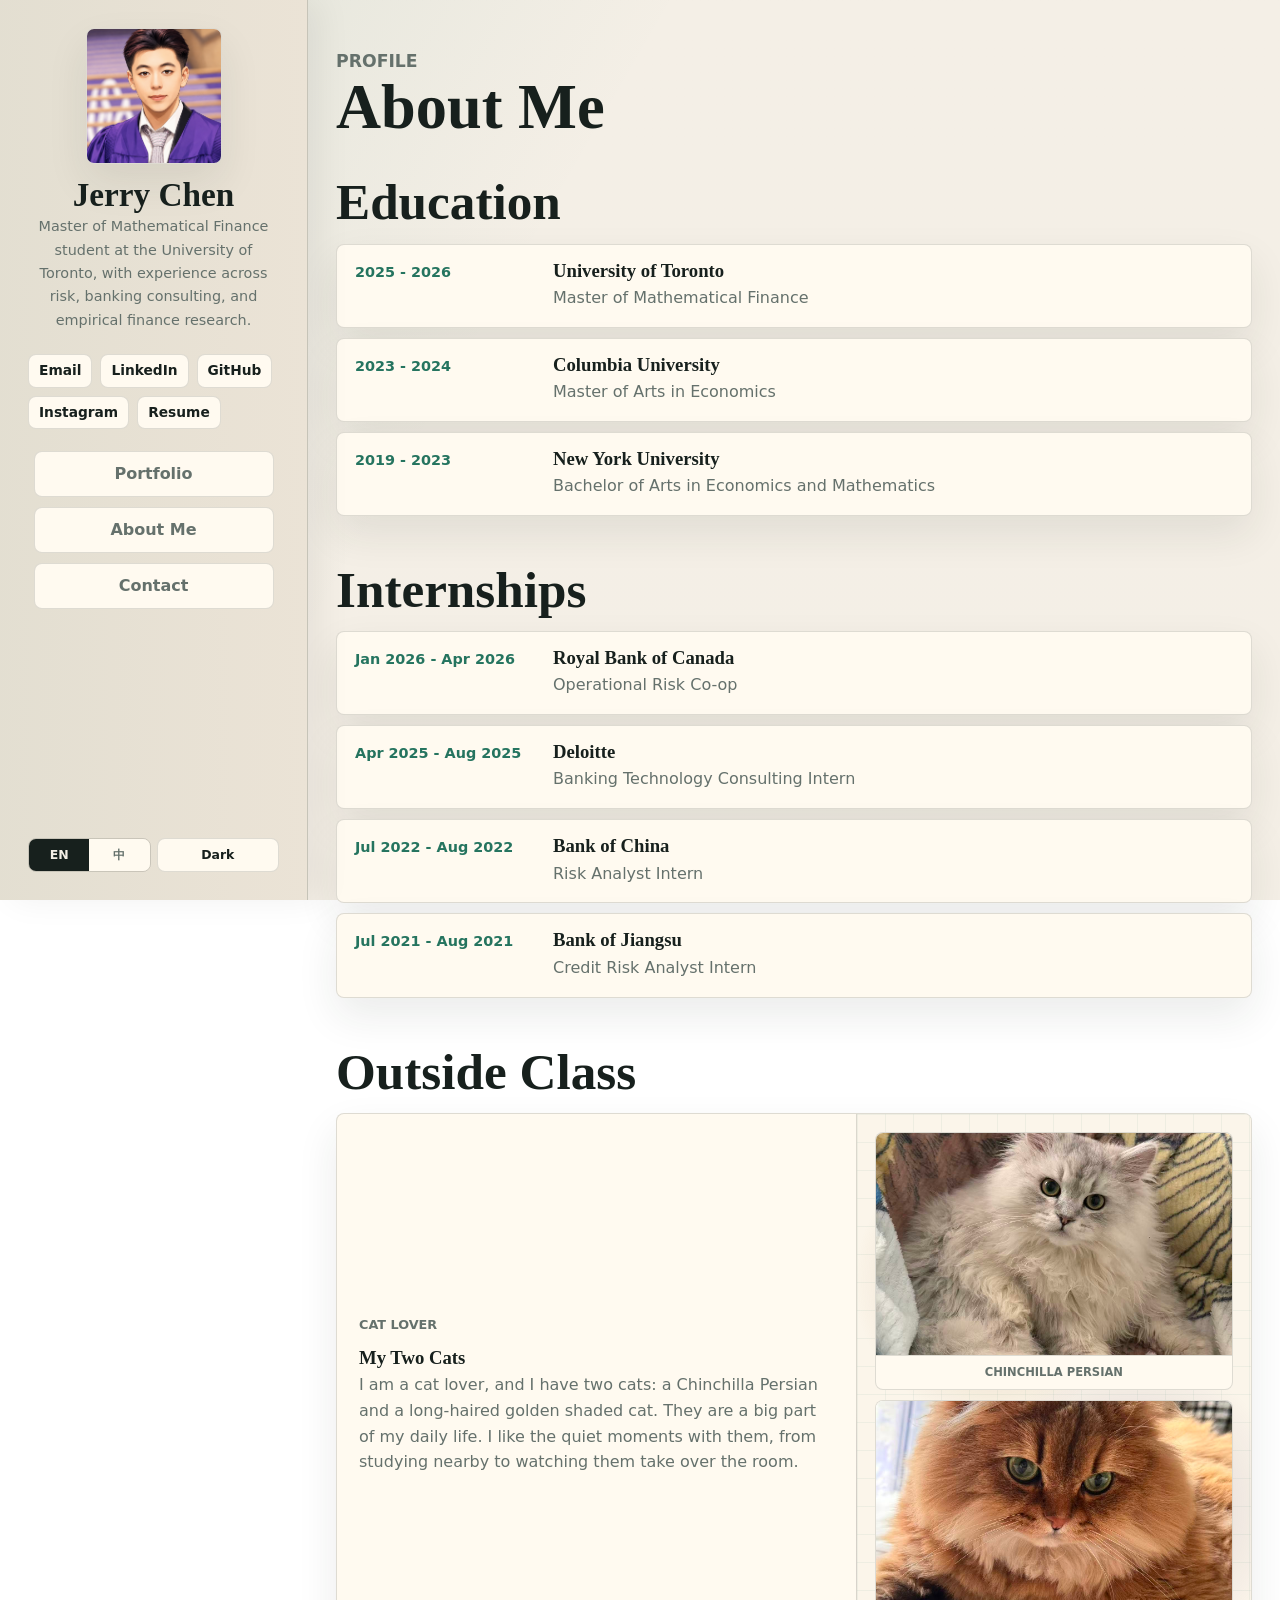
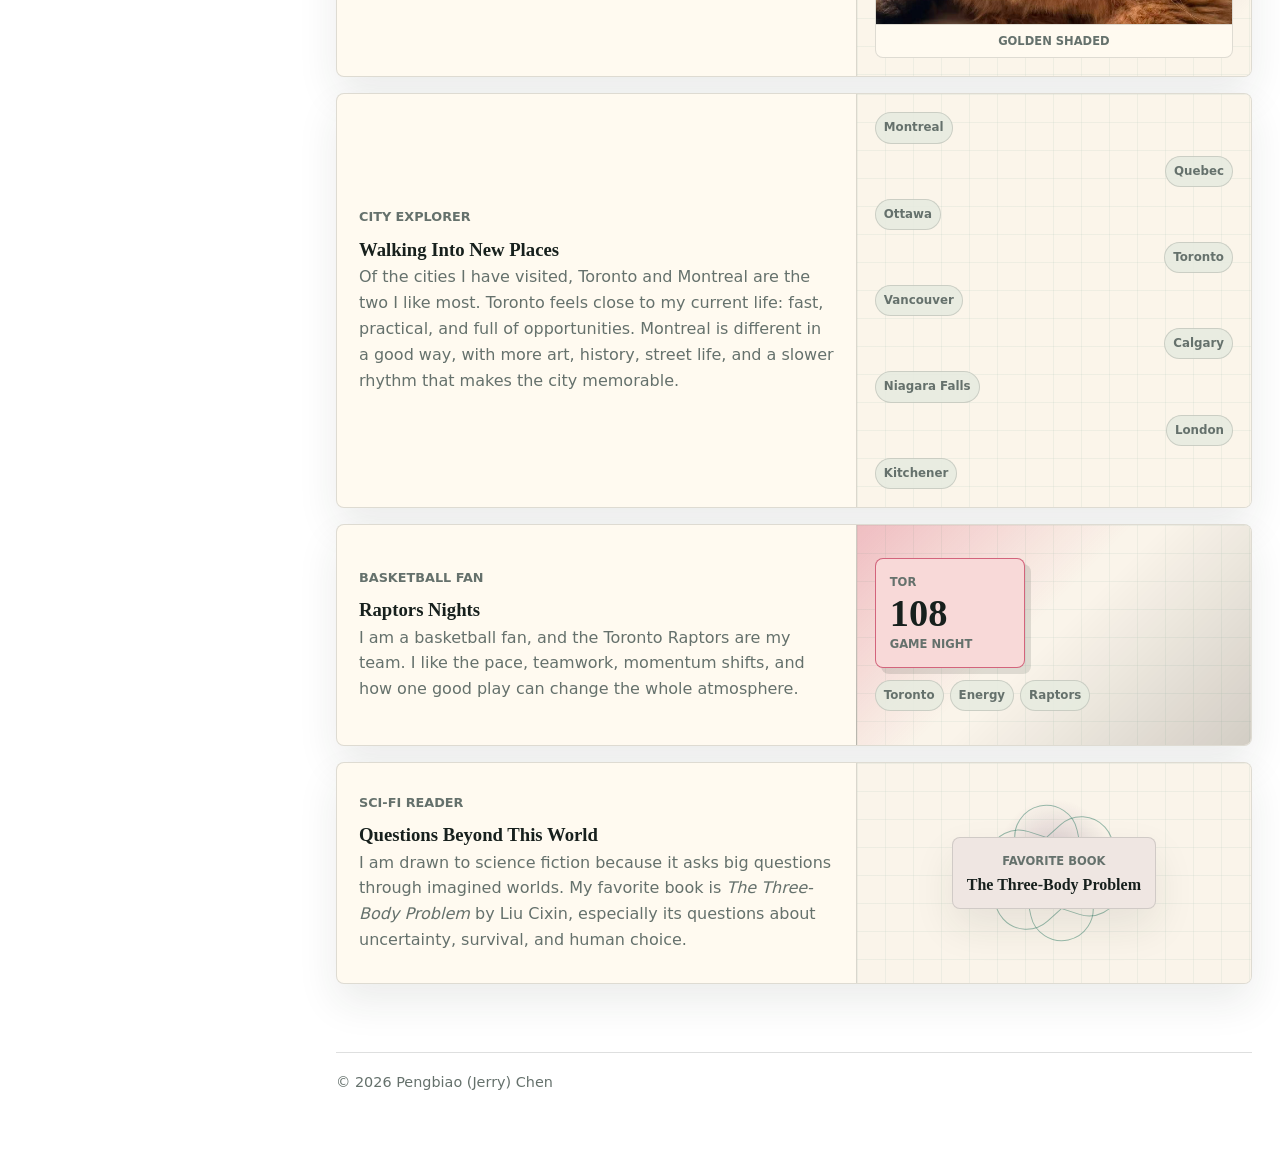
==== about.html @ 39992408 "Publish Jerry Chen portfolio site" ====
<!doctype html>
<html lang="en" data-lang="en" data-theme="light">
  <head>
    <meta charset="utf-8">
    <meta name="viewport" content="width=device-width, initial-scale=1">
    <meta name="description" content="About Pengbiao Jerry Chen.">
    <title>About Me · Pengbiao (Jerry) Chen</title>
    <link rel="stylesheet" href="assets/css/styles.css?v=left-rail-20260521">
  </head>
  <body>
    <div class="layout">
      <aside class="sidebar">
        <a class="portrait" href="index.html?v=site-20260521" aria-label="Home">
          <picture>
            <source srcset="assets/img/jerry-photo-ai-portrait.png" type="image/png">
            <img src="assets/img/jerry-photo-ai-portrait.png" alt="Pengbiao Jerry Chen">
          </picture>
        </a>
        <div class="identity">
          <h1>Jerry Chen</h1>
          <p>
            <span class="en">Master of Mathematical Finance student at the University of Toronto, with experience across risk, banking consulting, and empirical finance research.</span>
            <span class="zh">多伦多大学数学金融硕士在读，具备风险管理、银行科技咨询和实证金融研究经历。</span>
          </p>
        </div>
        <nav class="sidebar-nav" aria-label="Site navigation">
          <a class="nav-home" href="index.html?v=site-20260521"><span><span class="en">Portfolio</span><span class="zh">作品集</span></span></a>
          <a class="nav-about" href="about.html?v=site-20260521"><span><span class="en">About Me</span><span class="zh">关于我</span></span></a>
          <a class="nav-contact" href="contact.html?v=site-20260521"><span><span class="en">Contact</span><span class="zh">联系</span></span></a>
        </nav>
        <div class="sidebar-links">
          <a class="small-link" href="mailto:Pengbiao.chen@mail.utoronto.ca">Email</a>
          <a class="small-link" href="https://www.linkedin.com/in/pengbiao-c-1286a42b0/" target="_blank" rel="noreferrer">LinkedIn</a>
          <a class="small-link" href="https://github.com/" target="_blank" rel="noreferrer">GitHub</a>
          <a class="small-link" href="https://www.instagram.com/" target="_blank" rel="noreferrer">Instagram</a>
          <a class="small-link" href="assets/docs/Pengbiao_Jerry_Chen_Resume.pdf"><span class="en">Resume</span><span class="zh">简历</span></a>
        </div>
        <div class="controls">
          <div class="segmented" aria-label="Language">
            <button type="button" data-lang-button="en" aria-pressed="true">EN</button>
            <button type="button" data-lang-button="zh" aria-pressed="false">中</button>
          </div>
          <button class="theme-toggle" type="button" data-theme-toggle aria-pressed="false">
            <span data-theme-label>Dark</span>
          </button>
        </div>
      </aside>

      <main class="main">
        <section class="page-title compact-title">
          <p class="eyebrow">
            <span class="en">Profile</span>
            <span class="zh">个人背景</span>
          </p>
          <h2>
            <span class="en">About Me</span>
            <span class="zh">关于我</span>
          </h2>
        </section>

        <section id="education" class="section">
          <h2><span class="en">Education</span><span class="zh">教育</span></h2>
          <div class="directory-list">
            <article class="directory-item">
              <p class="directory-date">2025 - 2026</p>
              <div>
                <h3>University of Toronto</h3>
                <p>Master of Mathematical Finance</p>
              </div>
            </article>
            <article class="directory-item">
              <p class="directory-date">2023 - 2024</p>
              <div>
                <h3>Columbia University</h3>
                <p>Master of Arts in Economics</p>
              </div>
            </article>
            <article class="directory-item">
              <p class="directory-date">2019 - 2023</p>
              <div>
                <h3>New York University</h3>
                <p>Bachelor of Arts in Economics and Mathematics</p>
              </div>
            </article>
          </div>
        </section>

        <section id="internships" class="section">
          <h2><span class="en">Internships</span><span class="zh">实习经历</span></h2>
          <div class="directory-list">
            <article class="directory-item">
              <p class="directory-date">Jan 2026 - Apr 2026</p>
              <div>
                <h3>Royal Bank of Canada</h3>
                <p>Operational Risk Co-op</p>
              </div>
            </article>
            <article class="directory-item">
              <p class="directory-date">Apr 2025 - Aug 2025</p>
              <div>
                <h3>Deloitte</h3>
                <p>Banking Technology Consulting Intern</p>
              </div>
            </article>
            <article class="directory-item">
              <p class="directory-date">Jul 2022 - Aug 2022</p>
              <div>
                <h3>Bank of China</h3>
                <p>Risk Analyst Intern</p>
              </div>
            </article>
            <article class="directory-item">
              <p class="directory-date">Jul 2021 - Aug 2021</p>
              <div>
                <h3>Bank of Jiangsu</h3>
                <p>Credit Risk Analyst Intern</p>
              </div>
            </article>
          </div>
        </section>

        <section class="section">
          <h2><span class="en">Outside Class</span><span class="zh">课余生活</span></h2>
          <div class="life-grid">
            <article class="life-card life-card-cat">
              <div class="life-copy">
                <p class="section-kicker"><span class="en">Cat Lover</span><span class="zh">爱猫人士</span></p>
                <h3><span class="en">My Two Cats</span><span class="zh">我的两只猫</span></h3>
                <p>
                  <span class="en">I am a cat lover, and I have two cats: a Chinchilla Persian and a long-haired golden shaded cat. They are a big part of my daily life. I like the quiet moments with them, from studying nearby to watching them take over the room.</span>
                  <span class="zh">我是爱猫人士，有两只猫：一只金吉拉和一只长毛金渐层。它们是我日常生活里很重要的一部分，也让家里的氛围更温暖、更柔软。</span>
                </p>
              </div>
              <div class="life-visual cat-visual">
                <figure class="cat-photo">
                  <img src="assets/img/cat-chinchilla-persian.jpg" alt="Chinchilla Persian cat">
                  <figcaption><span class="en">Chinchilla Persian</span><span class="zh">金吉拉</span></figcaption>
                </figure>
                <figure class="cat-photo">
                  <img src="assets/img/cat-golden-shaded.jpg" alt="Golden shaded long-haired cat">
                  <figcaption><span class="en">Golden Shaded</span><span class="zh">金渐层</span></figcaption>
                </figure>
              </div>
            </article>

            <article class="life-card life-card-city">
              <div class="life-copy">
                <p class="section-kicker"><span class="en">City Explorer</span><span class="zh">城市探索</span></p>
                <h3><span class="en">Walking Into New Places</span><span class="zh">走进新的地方</span></h3>
                <p>
                  <span class="en">Of the cities I have visited, Toronto and Montreal are the two I like most. Toronto feels close to my current life: fast, practical, and full of opportunities. Montreal is different in a good way, with more art, history, street life, and a slower rhythm that makes the city memorable.</span>
                  <span class="zh">在去过的城市里，我最喜欢 Toronto 和 Montreal。Toronto 更贴近我现在的生活，节奏快、务实，也充满机会；Montreal 则是另一种吸引力，有更多艺术感、历史感、街区生活，以及让人印象深刻的慢节奏。</span>
                </p>
              </div>
              <div class="life-visual city-visual" aria-hidden="true">
                <span>Montreal</span>
                <span>Quebec</span>
                <span>Ottawa</span>
                <span>Toronto</span>
                <span>Vancouver</span>
                <span>Calgary</span>
                <span>Niagara Falls</span>
                <span>London</span>
                <span>Kitchener</span>
              </div>
            </article>

            <article class="life-card life-card-basketball">
              <div class="life-copy">
                <p class="section-kicker"><span class="en">Basketball Fan</span><span class="zh">篮球球迷</span></p>
                <h3><span class="en">Raptors Nights</span><span class="zh">猛龙队比赛夜</span></h3>
                <p>
                  <span class="en">I am a basketball fan, and the Toronto Raptors are my team. I like the pace, teamwork, momentum shifts, and how one good play can change the whole atmosphere.</span>
                  <span class="zh">我是篮球迷，也支持多伦多猛龙队。我喜欢比赛里的节奏、团队配合、气势变化，以及一个好球瞬间点燃全场的感觉。</span>
                </p>
              </div>
              <div class="life-visual basketball-visual" aria-hidden="true">
                <div class="scoreboard">
                  <span>TOR</span>
                  <strong>108</strong>
                  <small>GAME NIGHT</small>
                </div>
                <div class="game-tags">
                  <span>Toronto</span>
                  <span>Energy</span>
                  <span>Raptors</span>
                </div>
              </div>
            </article>

            <article class="life-card life-card-sci-fi">
              <div class="life-copy">
                <p class="section-kicker"><span class="en">Sci-Fi Reader</span><span class="zh">科幻读者</span></p>
                <h3><span class="en">Questions Beyond This World</span><span class="zh">世界之外的问题</span></h3>
                <p>
                  <span class="en">I am drawn to science fiction because it asks big questions through imagined worlds. My favorite book is <em>The Three-Body Problem</em> by Liu Cixin, especially its questions about uncertainty, survival, and human choice.</span>
                  <span class="zh">我喜欢科幻，因为它会用想象中的世界提出很大的问题。我最喜欢刘慈欣的《三体》，尤其是其中关于不确定性、生存和人类选择的思考。</span>
                </p>
              </div>
              <div class="life-visual scifi-visual" aria-hidden="true">
                <div class="orbit orbit-a"></div>
                <div class="orbit orbit-b"></div>
                <div class="orbit orbit-c"></div>
                <div class="book-card">
                  <span>Favorite Book</span>
                  <strong>The Three-Body Problem</strong>
                </div>
              </div>
            </article>
          </div>
        </section>

        <footer class="footer">© 2026 Pengbiao (Jerry) Chen</footer>
      </main>
    </div>
    <script src="assets/js/main.js"></script>
  </body>
</html>
---- assets/css/styles.css ----
:root {
  color-scheme: light;
  --bg: #f4efe6;
  --panel: #fffaf0;
  --sidebar-bg: #ebe3d6;
  --ink: #17201d;
  --muted: #65716c;
  --line: rgba(23, 32, 29, 0.14);
  --grid-line: rgba(31, 111, 91, 0.1);
  --accent: #25745f;
  --accent-2: #b27a35;
  --accent-3: #7b577e;
  --wash-a: rgba(37, 116, 95, 0.1);
  --wash-b: rgba(178, 122, 53, 0.12);
  --shadow: 0 18px 42px rgba(35, 40, 37, 0.09);
  --sidebar: 308px;
}

:root[data-theme="dark"] {
  color-scheme: dark;
  --bg: #19211d;
  --panel: #202822;
  --sidebar-bg: #141b18;
  --ink: #f5efe4;
  --muted: #c0c8c2;
  --line: rgba(245, 239, 228, 0.16);
  --grid-line: rgba(103, 197, 166, 0.14);
  --accent: #76d1ad;
  --accent-2: #e0bf74;
  --accent-3: #d6a2d8;
  --wash-a: rgba(118, 209, 173, 0.12);
  --wash-b: rgba(224, 191, 116, 0.1);
  --shadow: 0 18px 42px rgba(0, 0, 0, 0.28);
}

* {
  box-sizing: border-box;
}

html {
  scroll-behavior: smooth;
  overflow-x: hidden;
}

body {
  margin: 0;
  overflow-x: hidden;
  background:
    linear-gradient(120deg, var(--wash-a) 0%, transparent 38%),
    linear-gradient(180deg, var(--bg) 0%, color-mix(in srgb, var(--bg) 84%, var(--wash-b) 16%) 100%);
  background-size: auto;
  background-attachment: fixed;
  color: var(--ink);
  font-family: Inter, ui-sans-serif, system-ui, -apple-system, BlinkMacSystemFont, "Segoe UI", sans-serif;
  line-height: 1.62;
}

[data-lang="en"] .zh,
[data-lang="zh"] .en {
  display: none !important;
}

a {
  color: inherit;
  text-decoration: none;
}

img {
  display: block;
  max-width: 100%;
}

.layout {
  min-height: 100vh;
  padding-left: var(--sidebar);
}

.sidebar {
  position: fixed;
  top: 0;
  left: 0;
  bottom: 0;
  z-index: 20;
  display: flex;
  flex-direction: column;
  gap: 14px;
  width: var(--sidebar);
  height: 100vh;
  min-height: 100vh;
  border-right: 1px solid var(--line);
  border-bottom: 0;
  background:
    linear-gradient(90deg, color-mix(in srgb, var(--sidebar-bg) 96%, var(--accent) 4%), var(--sidebar-bg)),
    var(--sidebar-bg);
  padding: 28px;
  overflow-x: hidden;
  overflow-y: auto;
  box-shadow: 12px 0 32px rgba(0, 0, 0, 0.06);
  backdrop-filter: blur(14px);
}

.portrait {
  order: 1;
  align-self: center;
  overflow: hidden;
  width: 136px;
  aspect-ratio: 1;
  border: 1px solid var(--line);
  border-radius: 8px;
  background: var(--panel);
  box-shadow: var(--shadow);
}

.portrait img {
  width: 100%;
  height: 100%;
  object-fit: cover;
  object-position: center 62%;
}

.identity {
  order: 2;
  align-self: stretch;
  text-align: center;
}

.identity h1 {
  margin: 0 0 4px;
  font-family: Georgia, "Times New Roman", serif;
  font-size: clamp(1.8rem, 2.6vw, 2.35rem);
  line-height: 1;
  letter-spacing: 0;
}

.identity p,
.post-meta,
.muted,
.timeline p,
.education-card p,
.article-body p,
.article-body li,
.caption {
  color: var(--muted);
}

.identity p {
  margin: 0 auto;
  max-width: 240px;
  font-size: 0.9rem;
}

.sidebar-nav {
  order: 4;
  display: grid;
  gap: 10px;
  justify-items: center;
  margin-top: 8px;
  padding: 0;
}

.sidebar-nav a {
  display: grid;
  grid-template-columns: minmax(0, 1fr);
  gap: 10px;
  width: min(240px, 100%);
  min-height: 40px;
  align-items: center;
  justify-items: center;
  border: 1px solid var(--line);
  border-radius: 8px;
  background: var(--panel);
  padding: 9px 12px;
  color: var(--muted);
  font-weight: 800;
}

.sidebar-nav a:hover {
  border-color: var(--accent);
  color: var(--ink);
}

.sidebar-links {
  order: 3;
  display: flex;
  flex-wrap: wrap;
  gap: 8px;
  align-self: start;
  justify-content: flex-start;
  margin-top: 8px;
}

.small-link,
button,
.button {
  border: 1px solid var(--line);
  border-radius: 8px;
  background: var(--panel);
  color: var(--ink);
  cursor: pointer;
  font: inherit;
  font-weight: 800;
  line-height: 1;
}

.small-link {
  padding: 9px 10px;
  font-size: 0.86rem;
}

.small-link:hover,
button:hover,
.button:hover {
  border-color: var(--accent);
}

.controls {
  order: 5;
  display: grid;
  grid-template-columns: 1fr 1fr;
  gap: 6px;
  align-self: start;
  width: 100%;
  margin-top: auto;
  padding-top: 18px;
}

.segmented {
  display: flex;
  border: 1px solid var(--line);
  border-radius: 8px;
  overflow: hidden;
}

.segmented button {
  flex: 1;
  border: 0;
  border-radius: 0;
  padding: 7px 8px;
  color: var(--muted);
  font-size: 0.78rem;
}

.segmented button.is-active {
  background: var(--ink);
  color: var(--bg);
}

.theme-toggle {
  min-height: 34px;
  font-size: 0.78rem;
}

.main {
  width: min(920px, calc(100% - 56px));
  margin: 0 auto;
  padding: 34px 0 72px;
}

.page-title {
  max-width: 780px;
  margin-bottom: 24px;
}

.compact-title {
  margin-bottom: 14px;
}

.eyebrow,
.section-kicker,
.post-meta {
  margin: 0 0 10px;
  color: var(--muted);
  font-size: 0.8rem;
  font-weight: 900;
  letter-spacing: 0;
  text-transform: uppercase;
}

.page-title h2 {
  margin: 0;
  font-family: Georgia, "Times New Roman", serif;
  font-size: clamp(2.35rem, 5vw, 3.9rem);
  line-height: 1;
  letter-spacing: 0;
}

.article-header h2 {
  margin: 0;
  font-family: Georgia, "Times New Roman", serif;
  font-size: clamp(2rem, 4.2vw, 3.25rem);
  line-height: 1.02;
  letter-spacing: 0;
}

.page-title p,
.article-header p {
  margin: 14px 0 0;
  color: var(--muted);
  font-size: 1.08rem;
}

.section {
  padding: 24px 0;
}

.project-section {
  padding-top: 8px;
}

.section h2 {
  margin: 0 0 16px;
  font-family: Georgia, "Times New Roman", serif;
  font-size: clamp(2rem, 4vw, 3.2rem);
  line-height: 1;
}

.directory-grid {
  display: grid;
  gap: 34px;
}

.directory-group {
  display: grid;
  gap: 12px;
}

.directory-list {
  display: grid;
  gap: 10px;
}

.directory-item {
  display: grid;
  grid-template-columns: minmax(130px, 180px) minmax(0, 1fr);
  gap: 18px;
  align-items: start;
  border: 1px solid var(--line);
  border-radius: 8px;
  background: var(--panel);
  padding: 16px 18px;
  box-shadow: var(--shadow);
}

.directory-date {
  margin: 2px 0 0;
  color: var(--accent);
  font-size: 0.9rem;
  font-weight: 900;
}

.directory-item h3,
.life-card h3 {
  margin: 0 0 4px;
  font-family: Georgia, "Times New Roman", serif;
  line-height: 1.08;
}

.directory-item p,
.life-card p {
  margin: 0;
  color: var(--muted);
}

.directory-item .directory-date {
  color: var(--accent);
}

.life-grid {
  display: grid;
  grid-template-columns: 1fr;
  gap: 16px;
}

.life-card {
  display: grid;
  grid-template-columns: minmax(0, 1.05fr) minmax(170px, 0.8fr);
  min-height: 220px;
  overflow: hidden;
  border: 1px solid var(--line);
  border-radius: 8px;
  background: var(--panel);
  box-shadow: var(--shadow);
}

.life-copy {
  align-self: center;
  padding: 22px;
}

.life-visual {
  position: relative;
  display: grid;
  min-height: 220px;
  align-content: center;
  gap: 12px;
  overflow: hidden;
  border-left: 1px solid var(--line);
  padding: 18px;
  background: color-mix(in srgb, var(--panel) 78%, var(--sidebar-bg) 22%);
}

.life-visual::before {
  content: "";
  position: absolute;
  inset: 0;
  background-image:
    linear-gradient(var(--grid-line) 1px, transparent 1px),
    linear-gradient(90deg, var(--grid-line) 1px, transparent 1px);
  background-size: 28px 28px;
  opacity: 0.55;
}

.life-visual > * {
  position: relative;
  z-index: 1;
}

.cat-visual {
  grid-template-columns: 1fr;
  grid-template-rows: 1fr 1fr;
  align-content: stretch;
  align-items: stretch;
  gap: 10px;
  background:
    radial-gradient(circle at 35% 30%, color-mix(in srgb, var(--accent-2) 34%, transparent), transparent 30%),
    radial-gradient(circle at 70% 70%, color-mix(in srgb, var(--accent-3) 28%, transparent), transparent 32%),
    color-mix(in srgb, var(--panel) 78%, var(--sidebar-bg) 22%);
}

.cat-photo {
  display: grid;
  grid-template-rows: 1fr auto;
  min-width: 0;
  overflow: hidden;
  border: 1px solid var(--line);
  border-radius: 8px;
  background: var(--panel);
}

.cat-photo img {
  width: 100%;
  height: 100%;
  min-height: 120px;
  object-fit: cover;
}

.cat-photo:first-child img {
  object-position: center 42%;
}

.cat-photo:nth-child(2) img {
  object-position: center 48%;
}

.cat-photo figcaption {
  border-top: 1px solid var(--line);
  color: var(--muted);
  font-size: 0.72rem;
  font-weight: 900;
  padding: 7px 8px;
  text-align: center;
  text-transform: uppercase;
}

.city-visual {
  align-content: center;
}

.city-visual span,
.game-tags span {
  display: inline-flex;
  width: fit-content;
  border: 1px solid var(--line);
  border-radius: 999px;
  background: color-mix(in srgb, var(--panel) 78%, var(--accent) 10%);
  color: var(--muted);
  padding: 5px 8px;
  font-size: 0.74rem;
  font-weight: 900;
}

.city-visual span:nth-child(even) {
  justify-self: end;
}

.basketball-visual {
  background:
    linear-gradient(135deg, color-mix(in srgb, #ce1141 24%, transparent), transparent 45%),
    linear-gradient(315deg, color-mix(in srgb, #000 16%, transparent), transparent 50%),
    color-mix(in srgb, var(--panel) 76%, var(--sidebar-bg) 24%);
}

.scoreboard {
  display: grid;
  gap: 2px;
  border: 1px solid color-mix(in srgb, #ce1141 52%, var(--line));
  border-radius: 8px;
  background: color-mix(in srgb, var(--panel) 86%, #ce1141 14%);
  color: var(--ink);
  padding: 14px;
  width: min(150px, 100%);
  box-shadow: 6px 6px 0 color-mix(in srgb, var(--ink) 12%, transparent);
}

.scoreboard span,
.scoreboard small,
.book-card span {
  color: var(--muted);
  font-size: 0.72rem;
  font-weight: 900;
  letter-spacing: 0;
  text-transform: uppercase;
}

.scoreboard strong {
  font-family: Georgia, "Times New Roman", serif;
  font-size: 2.4rem;
  line-height: 1;
}

.game-tags {
  display: flex;
  flex-wrap: wrap;
  gap: 6px;
}

.scifi-visual {
  place-items: center;
  background:
    radial-gradient(circle at 50% 42%, color-mix(in srgb, var(--accent-3) 28%, transparent), transparent 24%),
    color-mix(in srgb, var(--panel) 76%, var(--sidebar-bg) 24%);
}

.orbit {
  position: absolute;
  width: 138px;
  height: 64px;
  border: 1px solid color-mix(in srgb, var(--accent) 46%, transparent);
  border-radius: 999px;
}

.orbit-a {
  transform: rotate(18deg);
}

.orbit-b {
  transform: rotate(78deg);
}

.orbit-c {
  transform: rotate(138deg);
}

.book-card {
  display: grid;
  gap: 6px;
  border: 1px solid var(--line);
  border-radius: 8px;
  background: color-mix(in srgb, var(--panel) 88%, var(--accent-3) 12%);
  padding: 14px;
  text-align: center;
  box-shadow: var(--shadow);
}

.book-card strong {
  font-family: Georgia, "Times New Roman", serif;
  line-height: 1.05;
}

.life-card .section-kicker {
  margin-bottom: 12px;
}

.home-intro {
  max-width: 760px;
  margin-bottom: 12px;
}

.project-cover-list {
  display: grid;
  gap: 18px;
}

.project-cover-card {
  display: grid;
  grid-template-columns: minmax(240px, 0.88fr) minmax(0, 1fr);
  gap: 0;
  overflow: hidden;
  border: 1px solid var(--line);
  border-radius: 8px;
  background: var(--panel);
  box-shadow: var(--shadow);
}

.project-cover-media {
  min-height: 245px;
  border-right: 1px solid var(--line);
  background: #fff;
}

.project-cover-media img {
  width: 100%;
  height: 100%;
  object-fit: cover;
}

.project-cover-media.contain img {
  object-fit: contain;
  padding: 12px;
}

.project-cover-body {
  display: grid;
  align-content: center;
  gap: 10px;
  padding: 22px;
}

.project-cover-body h3 {
  margin: 0;
  font-family: Georgia, "Times New Roman", serif;
  font-size: clamp(1.12rem, 1.85vw, 1.55rem);
  line-height: 1.08;
}

.project-cover-body p {
  margin: 0;
  color: var(--muted);
}

.project-cover-meta {
  color: var(--accent);
  font-size: 0.78rem;
  font-weight: 900;
  text-transform: uppercase;
}

.post-list {
  display: grid;
  gap: 18px;
}

.project-note-list {
  display: grid;
  gap: 0;
}

.project-note {
  border-top: 1px solid var(--line);
  padding: 28px 0;
}

.project-note:last-child {
  border-bottom: 1px solid var(--line);
}

.project-note h3 {
  margin: 0 0 10px;
  font-family: Georgia, "Times New Roman", serif;
  font-size: clamp(1.7rem, 3.4vw, 2.45rem);
  line-height: 1.05;
}

.project-note p {
  margin: 0 0 12px;
  color: var(--muted);
}

.post-card {
  display: grid;
  grid-template-columns: 220px minmax(0, 1fr);
  gap: 22px;
  align-items: stretch;
  border: 1px solid var(--line);
  border-radius: 8px;
  background: var(--panel);
  box-shadow: var(--shadow);
  overflow: hidden;
}

.post-thumb {
  min-height: 190px;
  border-right: 1px solid var(--line);
  background: color-mix(in srgb, var(--accent) 10%, var(--panel));
}

.post-thumb img {
  width: 100%;
  height: 100%;
  object-fit: cover;
}

.post-thumb.contain img {
  object-fit: contain;
  padding: 12px;
  background: #fff;
}

.paper-thumb {
  display: grid;
  min-height: 190px;
  place-items: center;
  padding: 18px;
  background:
    linear-gradient(135deg, color-mix(in srgb, var(--accent-3) 18%, transparent), transparent 55%),
    var(--panel);
}

.paper-cover {
  border: 1px solid var(--line);
  background: var(--bg);
  padding: 18px;
  font-family: Georgia, "Times New Roman", serif;
  font-size: 1rem;
  line-height: 1.12;
  box-shadow: 7px 7px 0 color-mix(in srgb, var(--ink) 12%, transparent);
}

.post-body {
  display: grid;
  gap: 12px;
  padding: 22px 22px 22px 0;
}

.post-body h3 {
  margin: 0;
  font-family: Georgia, "Times New Roman", serif;
  font-size: clamp(1.55rem, 3vw, 2.25rem);
  line-height: 1.05;
}

.post-body p {
  margin: 0;
  color: var(--muted);
}

.chips {
  display: flex;
  flex-wrap: wrap;
  gap: 7px;
}

.chip {
  border: 1px solid var(--line);
  border-radius: 999px;
  color: var(--muted);
  padding: 5px 8px;
  font-size: 0.75rem;
  font-weight: 900;
}

.chip.accent {
  border-color: color-mix(in srgb, var(--accent) 40%, var(--line));
  color: var(--accent);
}

.chip.gold {
  border-color: color-mix(in srgb, var(--accent-2) 45%, var(--line));
  color: var(--accent-2);
}

.chip.plum {
  border-color: color-mix(in srgb, var(--accent-3) 45%, var(--line));
  color: var(--accent-3);
}

.read-more {
  display: inline-flex;
  width: fit-content;
  align-items: center;
  justify-content: center;
  border: 1px solid color-mix(in srgb, var(--accent) 45%, var(--line));
  border-radius: 8px;
  background: color-mix(in srgb, var(--accent) 12%, var(--panel));
  color: var(--accent);
  padding: 9px 12px;
  font-size: 0.86rem;
  font-weight: 900;
  line-height: 1;
}

.read-more:hover {
  border-color: var(--accent);
  background: color-mix(in srgb, var(--accent) 18%, var(--panel));
}

.contact-grid {
  display: grid;
  gap: 12px;
}

.contact-card {
  display: grid;
  gap: 4px;
  border: 1px solid var(--line);
  border-radius: 8px;
  background: var(--panel);
  padding: 18px;
  box-shadow: var(--shadow);
}

.contact-card span {
  color: var(--muted);
  font-size: 0.82rem;
  font-weight: 900;
  text-transform: uppercase;
}

.contact-card strong {
  overflow-wrap: anywhere;
  color: var(--ink);
  font-family: Georgia, "Times New Roman", serif;
  font-size: 1.25rem;
  line-height: 1.1;
}

.contact-links {
  display: flex;
  flex-wrap: wrap;
  gap: 10px;
}

.timeline,
.education-grid,
.skill-grid {
  display: grid;
  gap: 12px;
}

.timeline-item,
.education-card,
.skill-card {
  border: 1px solid var(--line);
  border-radius: 8px;
  background: var(--panel);
  padding: 18px;
  box-shadow: var(--shadow);
}

.timeline-item h3,
.education-card h3,
.skill-card h3 {
  margin: 0 0 6px;
  font-family: Georgia, "Times New Roman", serif;
  line-height: 1.1;
}

.timeline-item ul,
.article-body ul {
  margin: 10px 0 0;
  padding-left: 20px;
}

.article-header {
  display: grid;
  gap: 18px;
  margin-bottom: 28px;
}

.article-hero {
  overflow: hidden;
  border-radius: 8px;
  background: transparent;
}

.article-hero img {
  width: 100%;
  max-height: 430px;
  object-fit: cover;
}

.article-hero.contain img {
  object-fit: contain;
  padding: 14px;
  background: #fff;
}

.article-body {
  display: block;
  font-size: 1.02rem;
}

.article-toc {
  display: flex;
  flex-wrap: wrap;
  gap: 10px 18px;
  border-top: 1px solid var(--line);
  border-bottom: 1px solid var(--line);
  margin: 8px 0 22px;
  padding: 14px 0;
  color: var(--muted);
  font-size: 0.92rem;
  font-weight: 850;
}

.article-toc a {
  color: var(--accent);
}

.article-section {
  border-top: 1px solid var(--line);
  padding: 30px 0;
}

.article-section h2 {
  margin: 0 0 12px;
  font-family: Georgia, "Times New Roman", serif;
  font-size: clamp(1.75rem, 3.5vw, 2.45rem);
  line-height: 1.05;
}

.article-section h3 {
  margin: 22px 0 6px;
  font-family: Georgia, "Times New Roman", serif;
  font-size: 1.22rem;
  line-height: 1.12;
}

.article-section p,
.article-section ul,
.article-section ol {
  margin: 0 0 14px;
}

.article-section ul,
.article-section ol {
  padding-left: 22px;
}

.formula,
.code-line {
  overflow-x: auto;
  max-width: 100%;
  border-left: 3px solid var(--accent);
  background: color-mix(in srgb, var(--panel) 74%, var(--accent) 7%);
  margin: 16px 0;
  padding: 12px 14px;
  color: var(--ink);
  font-family: Georgia, "Times New Roman", serif;
  font-size: 1rem;
  white-space: normal;
}

.code-line {
  font-family: "SFMono-Regular", Consolas, "Liberation Mono", monospace;
  font-size: 0.9rem;
}

.article-table {
  display: block;
  overflow-x: auto;
  width: 100%;
  max-width: 100%;
  border-collapse: collapse;
  margin: 16px 0 22px;
  font-size: 0.92rem;
}

.article-table th,
.article-table td {
  border-bottom: 1px solid var(--line);
  padding: 9px 8px;
  text-align: left;
  vertical-align: top;
}

.article-table th {
  color: var(--ink);
  font-size: 0.78rem;
  font-weight: 900;
  text-transform: uppercase;
}

.article-table td {
  color: var(--muted);
  overflow-wrap: anywhere;
}

.metric-line {
  display: grid;
  grid-template-columns: minmax(120px, 0.4fr) minmax(0, 1fr);
  gap: 16px;
  border-bottom: 1px solid var(--line);
  padding: 10px 0;
}

.metric-line strong {
  color: var(--accent);
}

.figure-grid {
  display: grid;
  grid-template-columns: repeat(2, minmax(0, 1fr));
  gap: 18px;
  margin: 18px 0;
}

figure {
  margin: 0;
  overflow: hidden;
  border: 0;
  border-radius: 0;
  background: transparent;
}

figure img {
  width: 100%;
  aspect-ratio: 16 / 10;
  object-fit: contain;
  background: #fff;
}

figcaption {
  border-top: 0;
  color: var(--muted);
  font-size: 0.86rem;
  padding: 10px 0 0;
}

.footer {
  margin-top: 44px;
  border-top: 1px solid var(--line);
  color: var(--muted);
  padding-top: 18px;
  font-size: 0.9rem;
}

@media (max-width: 1060px) {
  .project-cover-card {
    grid-template-columns: 1fr;
  }

  .project-cover-media {
    min-height: 230px;
    border-right: 0;
    border-bottom: 1px solid var(--line);
  }

  .project-cover-body {
    align-content: start;
  }
}

@media (max-width: 720px) {
  .layout {
    padding-left: 0;
  }

  .sidebar {
    position: relative;
    display: flex;
    flex-direction: column;
    width: 100%;
    height: auto;
    min-height: 0;
    border-right: 0;
    border-bottom: 1px solid var(--line);
    padding: 18px 24px;
  }

  .controls {
    width: min(260px, 100%);
    margin-top: 12px;
  }

  .main {
    width: min(100% - 64px, 920px);
    padding-top: 34px;
  }

  .post-card {
    grid-template-columns: 1fr;
  }

  .project-cover-card {
    grid-template-columns: 1fr;
  }

  .post-thumb {
    border-right: 0;
    border-bottom: 1px solid var(--line);
  }

  .project-cover-media {
    border-right: 0;
    border-bottom: 1px solid var(--line);
  }

  .life-card {
    grid-template-columns: 1fr;
  }

  .life-visual {
    min-height: 170px;
    border-left: 0;
    border-top: 1px solid var(--line);
  }

  .post-body {
    padding: 18px;
  }
}

@media (max-width: 620px) {
  .sidebar {
    padding: 16px;
  }

  .portrait {
    width: 96px;
  }

  .main {
    width: min(100% - 32px, 920px);
  }

  .identity h1 {
    font-size: 1.7rem;
  }

  .page-title h2,
  .article-header h2 {
    font-size: clamp(1.9rem, 9vw, 2.65rem);
  }

  .figure-grid {
    grid-template-columns: 1fr;
  }

  .directory-item,
  .life-grid {
    grid-template-columns: 1fr;
  }
}
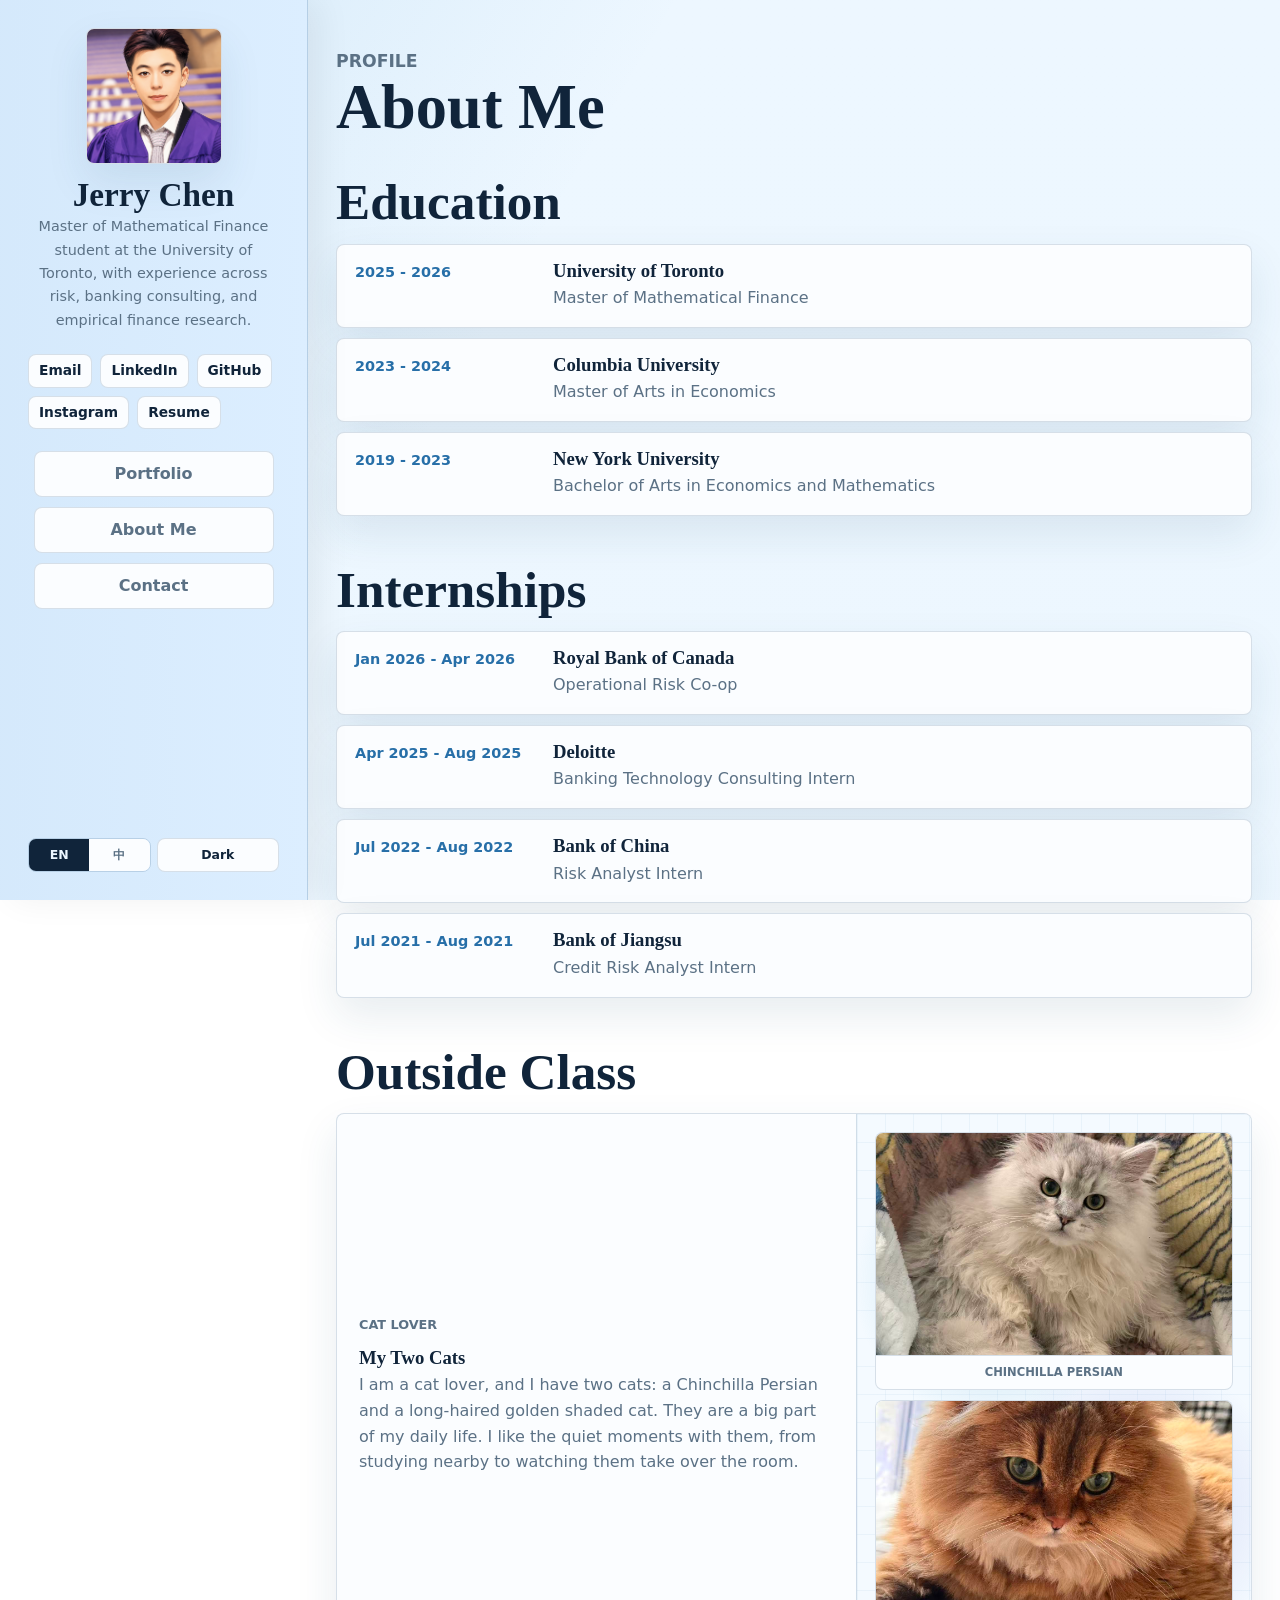
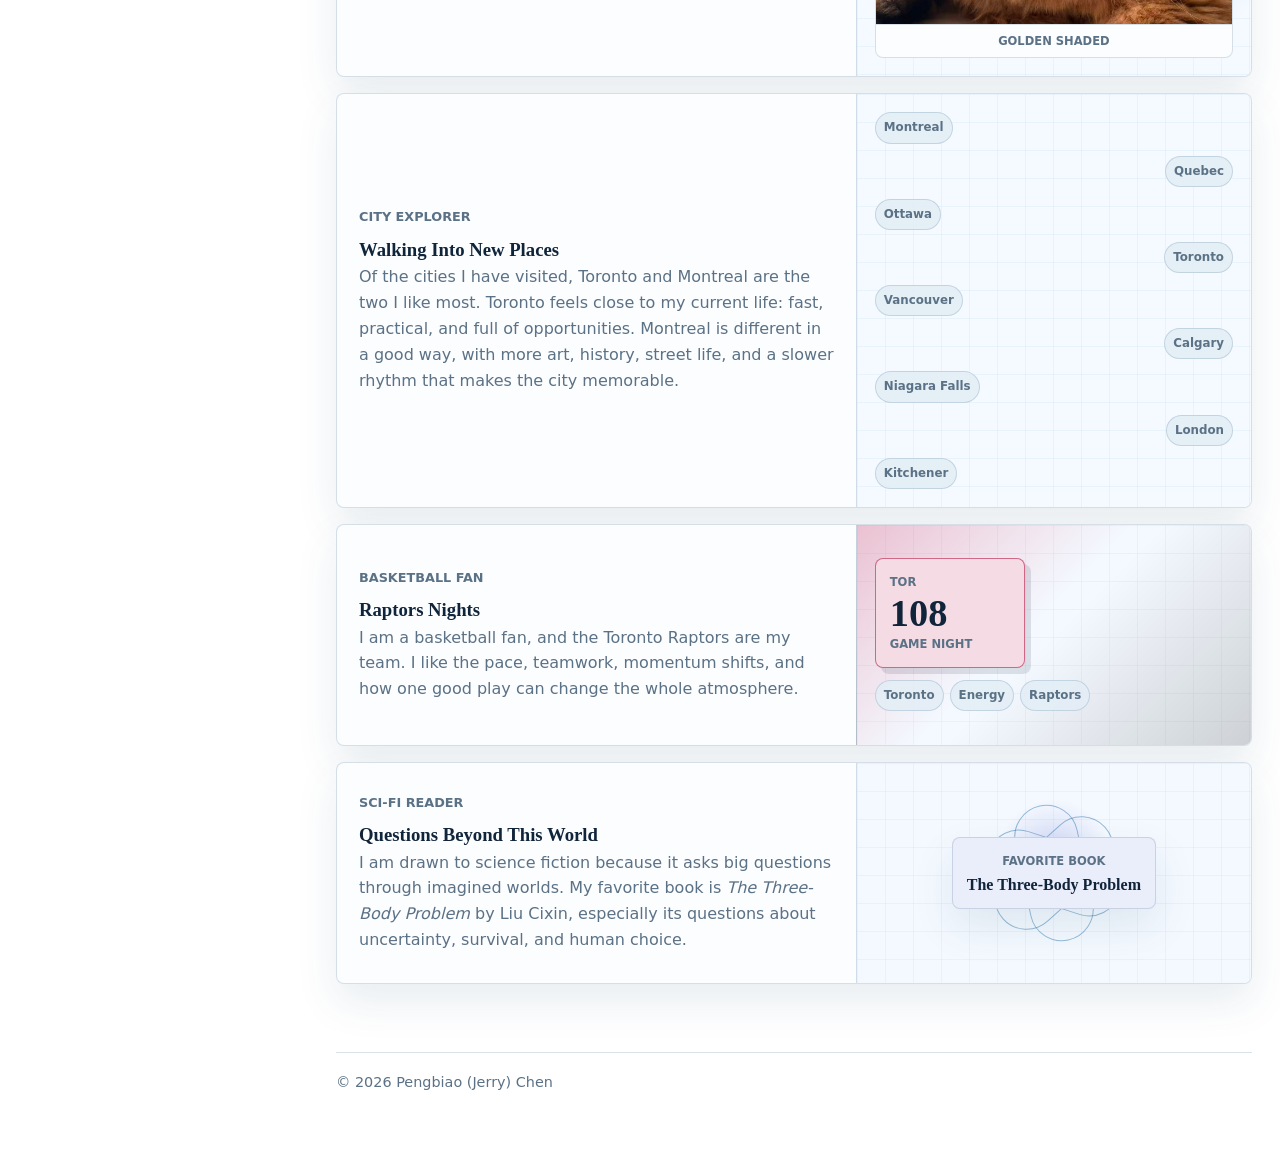
==== commit dd2d47a4: "Add Oracle and AI infrastructure projects" ====
--- a/about.html
+++ b/about.html
@@ -5,7 +5,7 @@
     <meta name="viewport" content="width=device-width, initial-scale=1">
     <meta name="description" content="About Pengbiao Jerry Chen.">
     <title>About Me · Pengbiao (Jerry) Chen</title>
-    <link rel="stylesheet" href="assets/css/styles.css?v=left-rail-20260521">
+    <link rel="stylesheet" href="assets/css/styles.css?v=blue-20260711">
   </head>
   <body>
     <div class="layout">
--- a/assets/css/styles.css
+++ b/assets/css/styles.css
@@ -1,36 +1,36 @@
 :root {
   color-scheme: light;
-  --bg: #f4efe6;
-  --panel: #fffaf0;
-  --sidebar-bg: #ebe3d6;
-  --ink: #17201d;
-  --muted: #65716c;
-  --line: rgba(23, 32, 29, 0.14);
-  --grid-line: rgba(31, 111, 91, 0.1);
-  --accent: #25745f;
-  --accent-2: #b27a35;
-  --accent-3: #7b577e;
-  --wash-a: rgba(37, 116, 95, 0.1);
-  --wash-b: rgba(178, 122, 53, 0.12);
-  --shadow: 0 18px 42px rgba(35, 40, 37, 0.09);
+  --bg: #edf7ff;
+  --panel: #fbfdff;
+  --sidebar-bg: #dceeff;
+  --ink: #10243a;
+  --muted: #5b7185;
+  --line: rgba(24, 73, 111, 0.16);
+  --grid-line: rgba(50, 126, 184, 0.1);
+  --accent: #276fa8;
+  --accent-2: #38a6c9;
+  --accent-3: #6e78d6;
+  --wash-a: rgba(67, 154, 214, 0.15);
+  --wash-b: rgba(184, 222, 248, 0.28);
+  --shadow: 0 18px 42px rgba(28, 74, 108, 0.1);
   --sidebar: 308px;
 }
 
 :root[data-theme="dark"] {
   color-scheme: dark;
-  --bg: #19211d;
-  --panel: #202822;
-  --sidebar-bg: #141b18;
-  --ink: #f5efe4;
-  --muted: #c0c8c2;
-  --line: rgba(245, 239, 228, 0.16);
-  --grid-line: rgba(103, 197, 166, 0.14);
-  --accent: #76d1ad;
-  --accent-2: #e0bf74;
-  --accent-3: #d6a2d8;
-  --wash-a: rgba(118, 209, 173, 0.12);
-  --wash-b: rgba(224, 191, 116, 0.1);
-  --shadow: 0 18px 42px rgba(0, 0, 0, 0.28);
+  --bg: #101c2a;
+  --panel: #17283a;
+  --sidebar-bg: #0d1724;
+  --ink: #eef7ff;
+  --muted: #bdd1e2;
+  --line: rgba(211, 232, 248, 0.16);
+  --grid-line: rgba(120, 198, 255, 0.12);
+  --accent: #80cfff;
+  --accent-2: #64d6e6;
+  --accent-3: #b7b9ff;
+  --wash-a: rgba(128, 207, 255, 0.13);
+  --wash-b: rgba(100, 214, 230, 0.1);
+  --shadow: 0 18px 42px rgba(0, 0, 0, 0.3);
 }
 
 * {
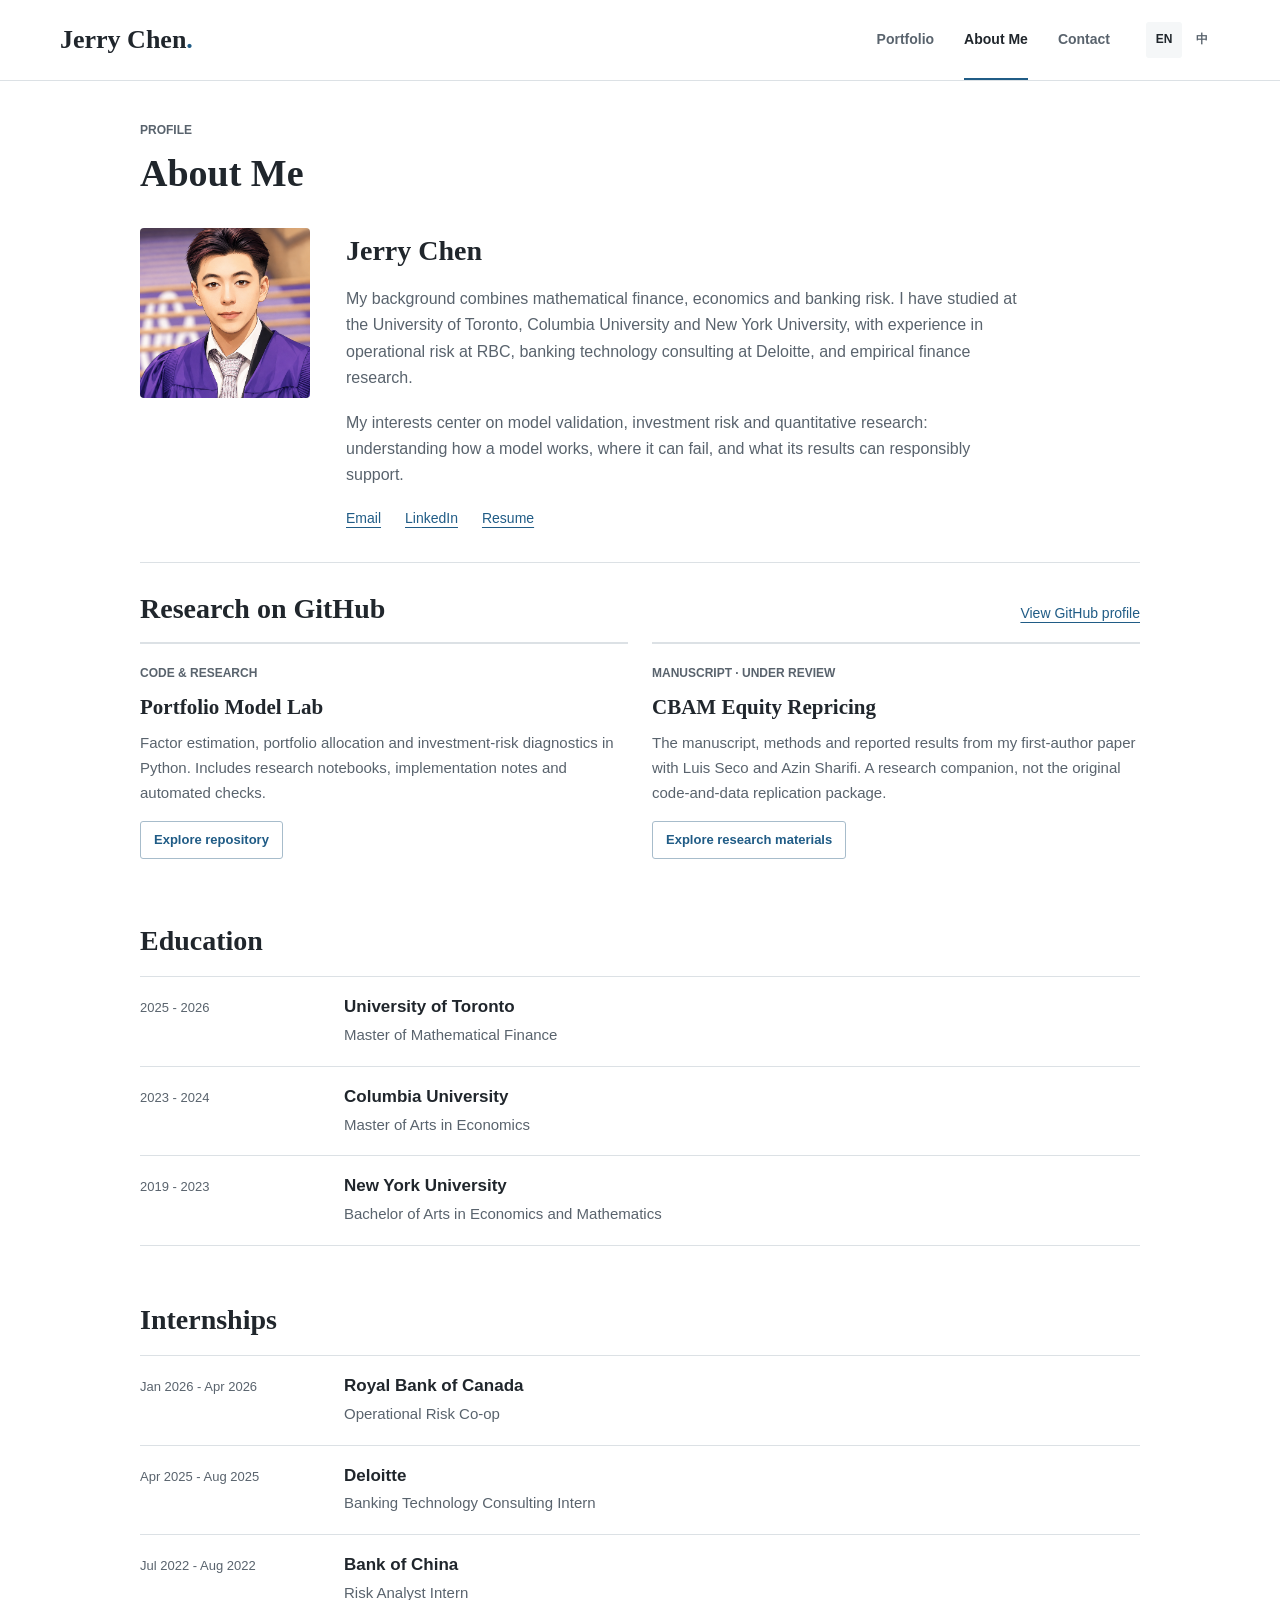
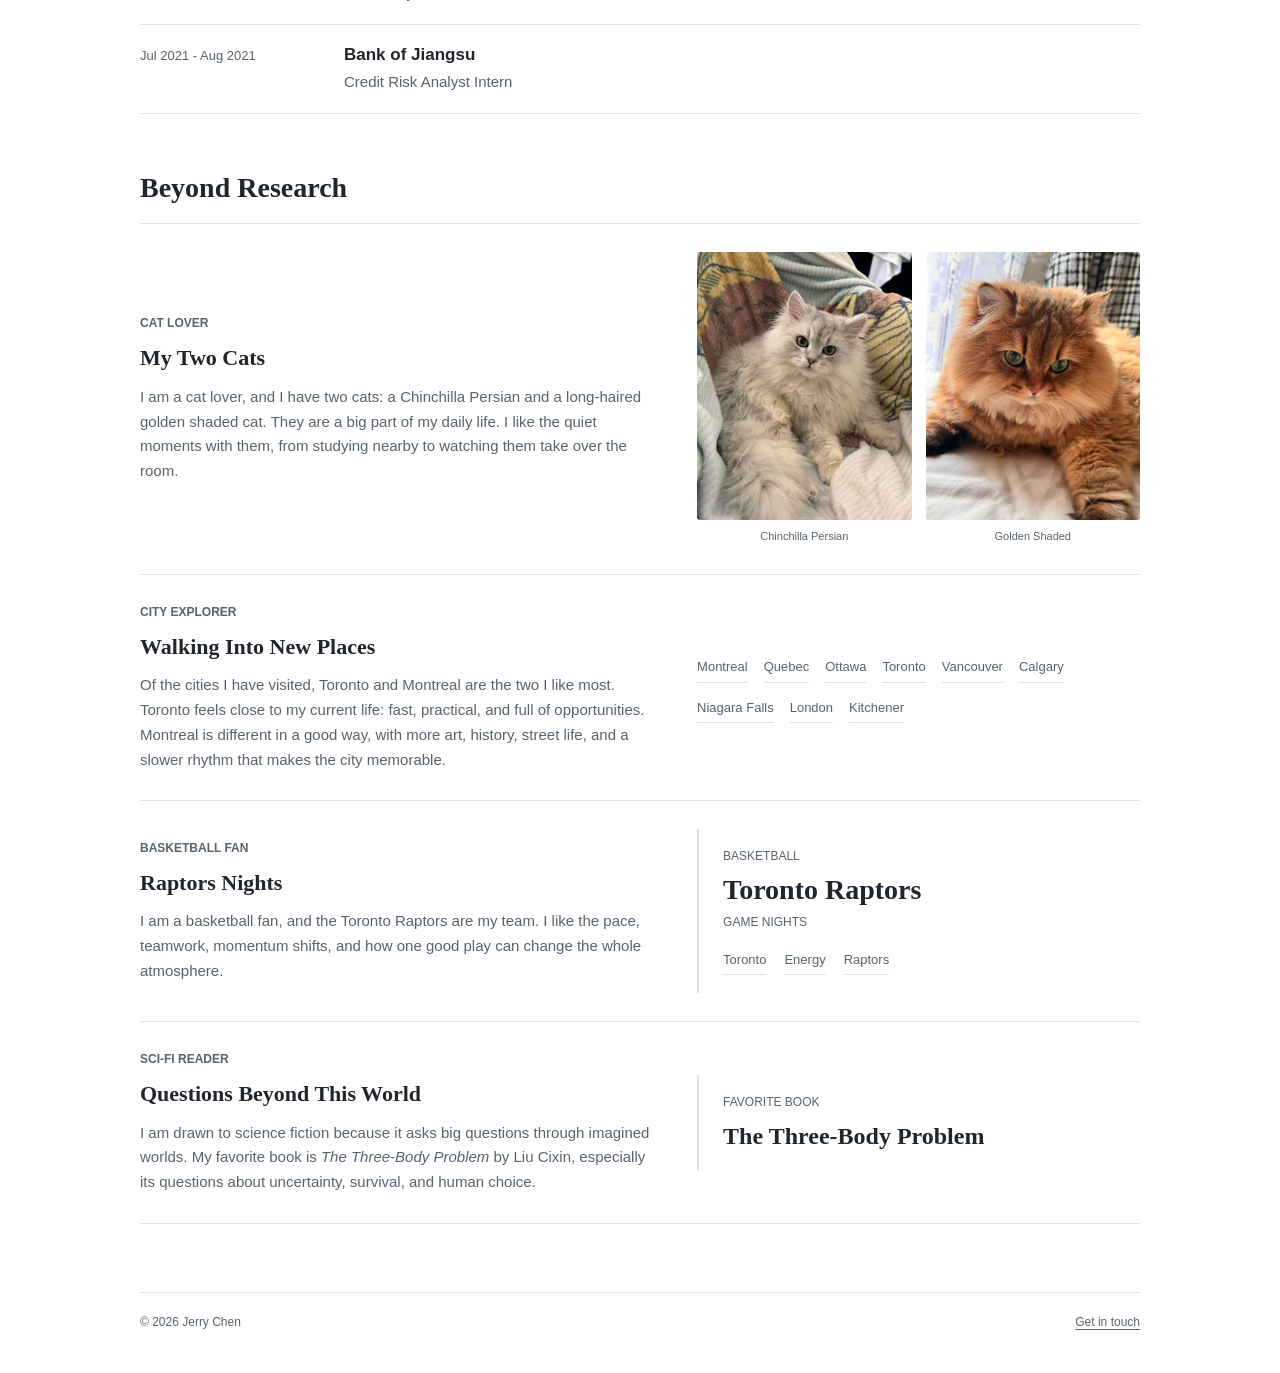
==== commit d5a1fb65: "Redesign portfolio with white research layout and top navigation" ====
--- a/about.html
+++ b/about.html
@@ -5,57 +5,72 @@
     <meta name="viewport" content="width=device-width, initial-scale=1">
     <meta name="description" content="About Pengbiao Jerry Chen.">
     <title>About Me · Pengbiao (Jerry) Chen</title>
-    <link rel="stylesheet" href="assets/css/styles.css?v=blue-20260711">
+    <link rel="stylesheet" href="assets/css/styles.css?v=finance-20261023">
   </head>
   <body>
     <div class="layout">
-      <aside class="sidebar">
-        <a class="portrait" href="index.html?v=site-20260521" aria-label="Home">
-          <picture>
-            <source srcset="assets/img/jerry-photo-ai-portrait.png" type="image/png">
-            <img src="assets/img/jerry-photo-ai-portrait.png" alt="Pengbiao Jerry Chen">
-          </picture>
-        </a>
-        <div class="identity">
-          <h1>Jerry Chen</h1>
-          <p>
-            <span class="en">Master of Mathematical Finance student at the University of Toronto, with experience across risk, banking consulting, and empirical finance research.</span>
-            <span class="zh">多伦多大学数学金融硕士在读，具备风险管理、银行科技咨询和实证金融研究经历。</span>
-          </p>
+      <a class="skip-link" href="#content"><span class="en">Skip to content</span><span class="zh">跳转至正文</span></a>
+      <header class="site-header">
+        <div class="header-inner">
+          <a class="site-brand" href="index.html">Jerry Chen<span class="brand-period" aria-hidden="true">.</span></a>
+          <nav class="site-nav" aria-label="Main navigation">
+            <a href="index.html"><span class="en">Portfolio</span><span class="zh">作品集</span></a>
+            <a href="about.html" aria-current="page"><span class="en">About Me</span><span class="zh">关于我</span></a>
+            <a href="contact.html"><span class="en">Contact</span><span class="zh">联系</span></a>
+          </nav>
+          <div class="segmented language-control" role="group" aria-label="Language">
+            <button type="button" data-lang-button="en" aria-pressed="true" lang="en">EN</button>
+            <button type="button" data-lang-button="zh" aria-pressed="false" lang="zh-Hans">中</button>
+          </div>
         </div>
-        <nav class="sidebar-nav" aria-label="Site navigation">
-          <a class="nav-home" href="index.html?v=site-20260521"><span><span class="en">Portfolio</span><span class="zh">作品集</span></span></a>
-          <a class="nav-about" href="about.html?v=site-20260521"><span><span class="en">About Me</span><span class="zh">关于我</span></span></a>
-          <a class="nav-contact" href="contact.html?v=site-20260521"><span><span class="en">Contact</span><span class="zh">联系</span></span></a>
-        </nav>
-        <div class="sidebar-links">
-          <a class="small-link" href="mailto:Pengbiao.chen@mail.utoronto.ca">Email</a>
-          <a class="small-link" href="https://www.linkedin.com/in/pengbiao-c-1286a42b0/" target="_blank" rel="noreferrer">LinkedIn</a>
-          <a class="small-link" href="https://github.com/" target="_blank" rel="noreferrer">GitHub</a>
-          <a class="small-link" href="https://www.instagram.com/" target="_blank" rel="noreferrer">Instagram</a>
-          <a class="small-link" href="assets/docs/Pengbiao_Jerry_Chen_Resume.pdf"><span class="en">Resume</span><span class="zh">简历</span></a>
-        </div>
-        <div class="controls">
-          <div class="segmented" aria-label="Language">
-            <button type="button" data-lang-button="en" aria-pressed="true">EN</button>
-            <button type="button" data-lang-button="zh" aria-pressed="false">中</button>
-          </div>
-          <button class="theme-toggle" type="button" data-theme-toggle aria-pressed="false">
-            <span data-theme-label>Dark</span>
-          </button>
-        </div>
-      </aside>
-
-      <main class="main">
+      </header>
+
+      <main id="content" class="main main-about" tabindex="-1">
         <section class="page-title compact-title">
           <p class="eyebrow">
             <span class="en">Profile</span>
             <span class="zh">个人背景</span>
           </p>
-          <h2>
+          <h1>
             <span class="en">About Me</span>
             <span class="zh">关于我</span>
-          </h2>
+          </h1>
+        </section>
+
+
+        <section class="profile-intro" aria-labelledby="profile-name">
+          <img class="profile-portrait" src="assets/img/jerry-photo-ai-portrait.png" width="170" height="170" alt="Illustrated portrait of Jerry Chen">
+          <div class="profile-copy">
+            <h2 id="profile-name">Jerry Chen</h2>
+            <p><span class="en">My background combines mathematical finance, economics and banking risk. I have studied at the University of Toronto, Columbia University and New York University, with experience in operational risk at RBC, banking technology consulting at Deloitte, and empirical finance research.</span><span class="zh">我的背景结合了数学金融、经济学与银行风险管理。我曾在多伦多大学、哥伦比亚大学和纽约大学学习，并积累了 RBC 运营风险、Deloitte 银行科技咨询及实证金融研究经验。</span></p>
+            <p><span class="en">My interests center on model validation, investment risk and quantitative research: understanding how a model works, where it can fail, and what its results can responsibly support.</span><span class="zh">我主要关注模型验证、投资风险与量化研究：理解模型如何运作、可能在哪些条件下失效，以及其结果能够支持哪些判断。</span></p>
+            <div class="profile-links">
+              <a href="mailto:Pengbiao.chen@mail.utoronto.ca">Email</a>
+              <a href="https://www.linkedin.com/in/pengbiao-c-1286a42b0/" target="_blank" rel="noopener noreferrer">LinkedIn</a>
+              <a href="assets/docs/Pengbiao_Jerry_Chen_Resume.pdf"><span class="en">Resume</span><span class="zh">简历</span></a>
+            </div>
+          </div>
+        </section>
+
+        <section id="github" class="section" aria-labelledby="github-heading">
+          <div class="section-heading">
+            <h2 id="github-heading"><span class="en">Research on GitHub</span><span class="zh">GitHub 研究项目</span></h2>
+            <a href="https://github.com/JerryChen0126" target="_blank" rel="noopener noreferrer"><span class="en">View GitHub profile</span><span class="zh">查看 GitHub 主页</span></a>
+          </div>
+          <div class="research-links">
+            <article class="research-link">
+              <p class="eyebrow"><span class="en">Code &amp; Research</span><span class="zh">研究代码</span></p>
+              <h3>Portfolio Model Lab</h3>
+              <p><span class="en">Factor estimation, portfolio allocation and investment-risk diagnostics in Python. Includes research notebooks, implementation notes and automated checks.</span><span class="zh">使用 Python 研究因子估计、资产配置和投资风险诊断，包含研究笔记本、实现说明及自动化检查。</span></p>
+              <a class="read-more" href="https://github.com/JerryChen0126/portfolio-model-lab" target="_blank" rel="noopener noreferrer"><span class="en">Explore repository</span><span class="zh">查看代码仓库</span></a>
+            </article>
+            <article class="research-link">
+              <p class="eyebrow"><span class="en">Manuscript · Under review</span><span class="zh">论文资料 · 审稿中</span></p>
+              <h3>CBAM Equity Repricing</h3>
+              <p><span class="en">The manuscript, methods and reported results from my first-author paper with Luis Seco and Azin Sharifi. A research companion, not the original code-and-data replication package.</span><span class="zh">我与 Luis Seco、Azin Sharifi 合作的第一作者论文，包含全文、方法说明及论文报告结果。这是论文资料仓库，不包含原始数据与完整估计代码。</span></p>
+              <a class="read-more" href="https://github.com/JerryChen0126/cbam-equity-repricing" target="_blank" rel="noopener noreferrer"><span class="en">Explore research materials</span><span class="zh">查看论文资料</span></a>
+            </article>
+          </div>
         </section>
 
         <section id="education" class="section">
@@ -120,7 +135,7 @@
         </section>
 
         <section class="section">
-          <h2><span class="en">Outside Class</span><span class="zh">课余生活</span></h2>
+          <h2><span class="en">Beyond Research</span><span class="zh">研究之外</span></h2>
           <div class="life-grid">
             <article class="life-card life-card-cat">
               <div class="life-copy">
@@ -176,9 +191,9 @@
               </div>
               <div class="life-visual basketball-visual" aria-hidden="true">
                 <div class="scoreboard">
-                  <span>TOR</span>
-                  <strong>108</strong>
-                  <small>GAME NIGHT</small>
+                  <span><span class="en">Basketball</span><span class="zh">篮球</span></span>
+                  <strong>Toronto Raptors</strong>
+                  <small><span class="en">Game nights</span><span class="zh">比赛之夜</span></small>
                 </div>
                 <div class="game-tags">
                   <span>Toronto</span>
@@ -198,11 +213,8 @@
                 </p>
               </div>
               <div class="life-visual scifi-visual" aria-hidden="true">
-                <div class="orbit orbit-a"></div>
-                <div class="orbit orbit-b"></div>
-                <div class="orbit orbit-c"></div>
                 <div class="book-card">
-                  <span>Favorite Book</span>
+                  <span><span class="en">Favorite Book</span><span class="zh">最喜欢的书</span></span>
                   <strong>The Three-Body Problem</strong>
                 </div>
               </div>
@@ -210,9 +222,9 @@
           </div>
         </section>
 
-        <footer class="footer">© 2026 Pengbiao (Jerry) Chen</footer>
+        <footer class="footer"><span>© 2026 Jerry Chen</span><a href="contact.html"><span class="en">Get in touch</span><span class="zh">联系我</span></a></footer>
       </main>
     </div>
-    <script src="assets/js/main.js"></script>
+    <script src="assets/js/main.js?v=finance-20261023"></script>
   </body>
 </html>
--- a/assets/css/styles.css
+++ b/assets/css/styles.css
@@ -1,1134 +1,194 @@
 :root {
   color-scheme: light;
-  --bg: #edf7ff;
-  --panel: #fbfdff;
-  --sidebar-bg: #dceeff;
-  --ink: #10243a;
-  --muted: #5b7185;
-  --line: rgba(24, 73, 111, 0.16);
-  --grid-line: rgba(50, 126, 184, 0.1);
-  --accent: #276fa8;
-  --accent-2: #38a6c9;
-  --accent-3: #6e78d6;
-  --wash-a: rgba(67, 154, 214, 0.15);
-  --wash-b: rgba(184, 222, 248, 0.28);
-  --shadow: 0 18px 42px rgba(28, 74, 108, 0.1);
-  --sidebar: 308px;
+  --bg: #ffffff;
+  --panel: #ffffff;
+  --ink: #20262c;
+  --muted: #59636d;
+  --line: #dce1e5;
+  --soft: #f5f7f8;
+  --accent: #205c86;
+  --accent-2: #3e6660;
+  --accent-3: #59636d;
+  font-size: 16px;
 }
-
-:root[data-theme="dark"] {
-  color-scheme: dark;
-  --bg: #101c2a;
-  --panel: #17283a;
-  --sidebar-bg: #0d1724;
-  --ink: #eef7ff;
-  --muted: #bdd1e2;
-  --line: rgba(211, 232, 248, 0.16);
-  --grid-line: rgba(120, 198, 255, 0.12);
-  --accent: #80cfff;
-  --accent-2: #64d6e6;
-  --accent-3: #b7b9ff;
-  --wash-a: rgba(128, 207, 255, 0.13);
-  --wash-b: rgba(100, 214, 230, 0.1);
-  --shadow: 0 18px 42px rgba(0, 0, 0, 0.3);
+* { box-sizing: border-box; }
+html { scroll-behavior: smooth; scroll-padding-top: 104px; }
+body { margin: 0; background: var(--bg); color: var(--ink); font-family: Inter, "Segoe UI", "PingFang SC", "Microsoft YaHei", sans-serif; line-height: 1.65; letter-spacing: 0; }
+[data-lang="en"] .zh, [data-lang="zh"] .en { display: none !important; }
+a { color: inherit; text-decoration: none; }
+a:hover { color: var(--accent); }
+button { font: inherit; cursor: pointer; }
+img { display: block; max-width: 100%; }
+figure { margin: 0; min-width: 0; }
+h1, h2, h3 { text-wrap: pretty; overflow-wrap: break-word; }
+p { overflow-wrap: break-word; }
+a, button { -webkit-tap-highlight-color: transparent; }
+a:focus-visible, button:focus-visible, [tabindex="0"]:focus-visible { outline: 2px solid var(--accent); outline-offset: 4px; }
+::selection { background: #e0edf5; }
+.layout { min-height: 100vh; }
+.sr-only { position: absolute; width: 1px; height: 1px; padding: 0; margin: -1px; overflow: hidden; clip-path: inset(50%); white-space: nowrap; border: 0; }
+.skip-link { position: fixed; top: 8px; left: 16px; z-index: 100; padding: 10px 16px; background: var(--ink); color: #fff; transform: translateY(-160%); }
+.skip-link:focus { transform: translateY(0); color: #fff; }
+.site-header { position: sticky; top: 0; z-index: 20; border-bottom: 1px solid var(--line); background: #fff; }
+.header-inner { width: min(1160px, calc(100% - 64px)); min-height: 80px; margin: 0 auto; display: flex; align-items: center; gap: 36px; }
+.site-brand { flex-shrink: 0; margin-right: auto; font-family: Georgia, "Times New Roman", serif; font-size: 26px; font-weight: 700; line-height: 1.2; }
+.brand-period { color: var(--accent); }
+.site-nav { display: flex; align-items: stretch; gap: 30px; }
+.site-nav a { display: flex; align-items: center; min-height: 80px; border-bottom: 2px solid transparent; padding-top: 2px; color: var(--muted); font-size: 14px; font-weight: 600; white-space: nowrap; }
+.site-nav a:hover, .site-nav a[aria-current="page"] { color: var(--ink); border-bottom-color: var(--accent); }
+.segmented { display: flex; flex-shrink: 0; gap: 2px; }
+.segmented button { min-width: 36px; min-height: 36px; border: 0; border-radius: 3px; background: #fff; padding: 6px 8px; color: var(--muted); font-size: 12px; font-weight: 600; }
+.segmented button.is-active { background: var(--soft); color: var(--ink); }
+.segmented button:hover { color: var(--accent); }
+.main { width: min(1160px, calc(100% - 64px)); margin: 0 auto; padding: 40px 0; }
+.main:focus { outline: none; }
+.main-article { max-width: 920px; }
+.main-about { max-width: 1000px; }
+.main-contact { max-width: 920px; min-height: calc(100vh - 81px); }
+.page-title { margin-bottom: 24px; max-width: 870px; }
+.eyebrow, .section-kicker, .project-cover-meta { margin: 0 0 12px; color: var(--muted); font-size: 12px; font-weight: 650; line-height: 1.5; text-transform: uppercase; }
+.page-title h1, .article-header h1 { margin: 0; font-family: Georgia, "Times New Roman", serif; font-size: 38px; line-height: 1.18; font-weight: 700; }
+.home-intro, .page-title > p:not(.eyebrow) { margin: 16px 0 0; max-width: 810px; font-size: 17px; color: var(--muted); }
+.section { padding: 28px 0; }
+.section h2, .article-section h2 { margin: 0 0 18px; font-family: Georgia, "Times New Roman", serif; font-size: 28px; line-height: 1.25; }
+.project-section { padding-top: 8px; }
+.project-cover-list { display: grid; grid-template-columns: repeat(2, minmax(0, 1fr)); gap: 28px; }
+.project-cover-card { display: flex; flex-direction: column; min-width: 0; border: 1px solid var(--line); border-radius: 4px; overflow: hidden; background: #fff; }
+.project-cover-media { position: relative; display: block; flex-shrink: 0; aspect-ratio: 16 / 9; max-height: 280px; border-bottom: 1px solid var(--line); background: #fff; }
+.project-cover-media img { position: absolute; inset: 0; width: 100%; height: 100%; object-fit: contain; padding: 16px; }
+.project-cover-body { display: flex; flex: 1; flex-direction: column; gap: 12px; padding: 24px; min-width: 0; }
+.project-cover-body h3 { margin: 0; font-family: Georgia, "Times New Roman", serif; font-size: 23px; line-height: 1.25; }
+.project-cover-body p { margin: 0; color: var(--muted); font-size: 15px; }
+.project-cover-body .project-cover-meta { font-size: 12px; }
+.project-cover-body > .read-more, .project-cover-body > .contact-links { margin-top: auto; }
+.chips { display: flex; flex-wrap: wrap; gap: 6px; }
+.chip { padding: 3px 7px; border-radius: 2px; background: var(--soft); color: var(--muted); font-size: 11px; font-weight: 600; line-height: 1.6; }
+.chip.accent { color: var(--accent); }
+.chip.gold { color: var(--accent-2); }
+.chip.plum { color: var(--muted); }
+.read-more, .small-link { display: inline-flex; width: fit-content; min-height: 38px; align-items: center; justify-content: center; padding: 8px 13px; border: 1px solid #a7bccb; border-radius: 3px; background: #fff; color: var(--accent); font-size: 13px; font-weight: 600; line-height: 1.4; text-align: center; }
+.read-more:hover, .small-link:hover { border-color: var(--accent); background: #f1f6fa; }
+.button-primary { background: var(--accent); border-color: var(--accent); color: #fff; }
+.button-primary:hover { background: #174b6f; color: #fff; }
+.contact-links { display: flex; flex-wrap: wrap; align-items: center; gap: 10px; }
+.profile-intro { display: grid; grid-template-columns: 170px minmax(0, 1fr); gap: 36px; align-items: start; padding: 8px 0 32px; border-bottom: 1px solid var(--line); }
+.profile-portrait { width: 170px; aspect-ratio: 1; object-fit: cover; object-position: center 62%; border-radius: 4px; }
+.profile-copy h2 { font-size: 28px; margin: 0 0 12px; font-family: Georgia, "Times New Roman", serif; }
+.profile-copy p { margin: 0 0 18px; color: var(--muted); max-width: 680px; }
+.profile-links { display: flex; flex-wrap: wrap; gap: 12px 24px; }
+.profile-links a { font-size: 14px; color: var(--accent); text-decoration: underline; text-underline-offset: 4px; }
+.section-intro { margin: -6px 0 22px; color: var(--muted); max-width: 760px; }
+.section-heading { display: flex; flex-wrap: wrap; align-items: baseline; justify-content: space-between; gap: 12px; margin-bottom: 16px; }
+.section-heading h2 { margin: 0; }
+.section-heading > a { color: var(--accent); text-decoration: underline; text-underline-offset: 4px; font-size: 14px; }
+.research-links { display: grid; grid-template-columns: repeat(2, minmax(0, 1fr)); gap: 24px; }
+.research-link { min-width: 0; border-top: 2px solid var(--line); padding: 20px 0 8px; }
+.research-link h3 { margin: 0 0 10px; font-size: 21px; font-family: Georgia, "Times New Roman", serif; line-height: 1.3; }
+.research-link p:not(.eyebrow) { color: var(--muted); margin: 0 0 16px; font-size: 15px; }
+.directory-list { border-top: 1px solid var(--line); }
+.directory-item { display: grid; grid-template-columns: 180px minmax(0, 1fr); gap: 24px; border-bottom: 1px solid var(--line); padding: 18px 0; }
+.directory-date { margin: 2px 0 0; color: var(--muted); font-size: 13px; font-variant-numeric: tabular-nums; }
+.directory-item h3 { margin: 0 0 4px; font-size: 17px; line-height: 1.4; font-weight: 600; }
+.directory-item p:not(.directory-date) { margin: 0; color: var(--muted); font-size: 15px; }
+.life-grid { display: grid; gap: 0; border-top: 1px solid var(--line); }
+.life-card { display: grid; grid-template-columns: minmax(0, 1fr) minmax(0, .85fr); gap: 36px; align-items: center; padding: 28px 0; border-bottom: 1px solid var(--line); }
+.life-copy h3 { margin: 0 0 12px; font-family: Georgia, "Times New Roman", serif; font-size: 22px; line-height: 1.3; }
+.life-copy p:not(.section-kicker) { margin: 0; color: var(--muted); font-size: 15px; }
+.life-visual { min-width: 0; }
+.cat-visual { display: grid; grid-template-columns: repeat(2, minmax(0, 1fr)); gap: 14px; }
+.cat-photo { min-width: 0; }
+.cat-photo img { width: 100%; aspect-ratio: 4 / 5; object-fit: cover; border-radius: 3px; }
+.cat-photo:first-child img { object-position: center 42%; }
+.cat-photo:nth-child(2) img { object-position: center 48%; }
+.cat-photo figcaption { padding: 8px 0 0; text-align: center; font-size: 11px; }
+.city-visual { display: flex; flex-wrap: wrap; align-content: center; gap: 10px 16px; }
+.city-visual > span, .game-tags span { border-bottom: 1px solid var(--line); padding: 4px 0; font-size: 13px; color: var(--muted); }
+.basketball-visual, .scifi-visual { border-left: 2px solid var(--line); padding: 18px 24px; }
+.scoreboard { display: grid; gap: 6px; }
+.scoreboard span, .scoreboard small, .book-card > span { color: var(--muted); font-size: 12px; text-transform: uppercase; }
+.scoreboard strong { font-family: Georgia, "Times New Roman", serif; font-size: 28px; line-height: 1.2; }
+.game-tags { display: flex; flex-wrap: wrap; gap: 18px; margin-top: 12px; }
+.book-card { display: grid; gap: 8px; }
+.book-card strong { font-family: Georgia, "Times New Roman", serif; font-size: 24px; line-height: 1.3; }
+.contact-grid { display: grid; gap: 0; border-top: 1px solid var(--line); }
+.contact-card { display: grid; grid-template-columns: 140px minmax(0, 1fr); gap: 24px; border-bottom: 1px solid var(--line); padding: 24px 0; }
+.contact-card > span { color: var(--muted); font-size: 13px; }
+.contact-card strong { min-width: 0; overflow-wrap: anywhere; font-size: 18px; font-weight: 500; }
+.contact-card:hover strong { color: var(--accent); text-decoration: underline; text-underline-offset: 4px; }
+.article-header { display: grid; gap: 16px; margin-bottom: 26px; }
+.article-header > p { margin: 0; }
+.article-header > p:not(.eyebrow) { max-width: 790px; color: var(--muted); font-size: 17px; }
+.article-hero { margin-top: 6px; border: 1px solid var(--line); border-radius: 3px; background: #fff; }
+.article-hero img { width: 100%; height: auto; max-height: 480px; object-fit: contain; padding: 16px; }
+.article-body { font-size: 16px; }
+.article-toc { display: flex; flex-wrap: wrap; gap: 8px 24px; border-top: 1px solid var(--line); border-bottom: 1px solid var(--line); margin-bottom: 8px; padding: 16px 0; font-size: 13px; font-weight: 600; }
+.article-toc a { color: var(--accent); }
+.article-toc a:hover { text-decoration: underline; text-underline-offset: 4px; }
+.article-section { padding: 28px 0; border-bottom: 1px solid var(--line); }
+.article-section h3 { margin: 24px 0 10px; font-family: Georgia, "Times New Roman", serif; font-size: 20px; line-height: 1.3; }
+.article-section p, .article-section ul, .article-section ol { margin: 0 0 16px; }
+.article-section p, .article-section li { color: var(--muted); }
+.article-section > p:not(.formula):not(.code-line), .article-section > ul, .article-section > ol { max-width: 78ch; }
+.article-section ul, .article-section ol { padding-left: 22px; }
+.article-section li { margin: 7px 0; }
+.article-section strong { color: var(--ink); }
+.article-section p a:not(.read-more):not(.small-link) { color: var(--accent); text-decoration: underline; text-underline-offset: 3px; }
+.formula, .code-line { min-width: 0; max-width: 100%; overflow-x: auto; border-left: 2px solid #b5c3cd; background: var(--soft); margin: 18px 0; padding: 14px 18px; color: var(--ink); font-size: 16px; }
+.code-line { font-family: Consolas, "Liberation Mono", monospace; font-size: 14px; }
+.formula mjx-container[jax="SVG"] { min-width: 0; }
+.formula mjx-container[display="true"] { text-align: left !important; margin: 8px 0 !important; }
+.formula mjx-container svg { max-width: none; }
+.article-table { display: block; width: 100%; max-width: 100%; overflow-x: auto; border-collapse: collapse; margin: 20px 0 24px; font-size: 14px; font-variant-numeric: tabular-nums; }
+.article-table th, .article-table td { border-bottom: 1px solid var(--line); padding: 12px 14px; text-align: left; vertical-align: top; }
+.article-table th { background: var(--soft); color: var(--ink); font-size: 12px; font-weight: 650; }
+.article-table td { color: var(--muted); min-width: 80px; }
+.article-table caption { text-align: left; color: var(--muted); font-size: 13px; padding-bottom: 10px; }
+.metric-line { display: grid; grid-template-columns: minmax(90px, .25fr) minmax(0, 1fr); gap: 24px; border-bottom: 1px solid var(--line); padding: 12px 0; }
+.metric-line strong { color: var(--accent); font-variant-numeric: tabular-nums; }
+.figure-grid { display: grid; grid-template-columns: repeat(2, minmax(0, 1fr)); gap: 24px; margin: 24px 0; }
+.article-body figure { margin-bottom: 20px; }
+.article-body figure img { width: 100%; height: auto; object-fit: contain; background: #fff; }
+figcaption { color: var(--muted); font-size: 13px; line-height: 1.6; padding-top: 12px; }
+.footer { display: flex; justify-content: space-between; flex-wrap: wrap; gap: 16px; margin-top: 40px; border-top: 1px solid var(--line); padding-top: 20px; color: var(--muted); font-size: 12px; }
+.footer a { text-decoration: underline; text-underline-offset: 3px; }
+@media (max-width: 900px) {
+  .header-inner { gap: 24px; }
+  .site-nav { gap: 24px; }
+  .project-cover-list { gap: 22px; }
+  .project-cover-body { padding: 20px; }
+  .project-cover-body h3 { font-size: 21px; }
 }
-
-* {
-  box-sizing: border-box;
+@media (max-width: 720px) {
+  html { scroll-padding-top: 136px; }
+  .header-inner { width: calc(100% - 40px); display: grid; grid-template-columns: 1fr auto; gap: 0 16px; padding-top: 14px; }
+  .site-brand { font-size: 24px; }
+  .language-control { grid-column: 2; grid-row: 1; }
+  .site-nav { grid-column: 1 / -1; grid-row: 2; justify-content: space-between; gap: 16px; }
+  .site-nav a { min-height: 52px; font-size: 13px; }
+  .main { width: calc(100% - 40px); padding-top: 28px; }
+  .page-title h1, .article-header h1 { font-size: 30px; }
+  .home-intro, .page-title > p:not(.eyebrow), .article-header > p:not(.eyebrow) { font-size: 16px; }
+  .section h2, .article-section h2 { font-size: 25px; }
+  .project-cover-list, .research-links, .figure-grid { grid-template-columns: 1fr; }
+  .project-cover-media { max-height: 300px; }
+  .profile-intro { grid-template-columns: 112px minmax(0, 1fr); gap: 22px; }
+  .profile-portrait { width: 112px; }
+  .directory-item { grid-template-columns: 130px minmax(0, 1fr); gap: 18px; }
+  .life-card { gap: 24px; grid-template-columns: 1fr; }
+  .life-visual { max-width: 460px; }
+  .contact-card { grid-template-columns: 1fr; gap: 6px; }
+  .article-section { padding: 24px 0; }
+  .article-hero img { padding: 8px; }
+  .article-table th, .article-table td { padding: 10px; }
+  .article-table { font-size: 13px; }
 }
-
-html {
-  scroll-behavior: smooth;
-  overflow-x: hidden;
+@media (max-width: 480px) {
+  .profile-intro { grid-template-columns: 1fr; }
+  .profile-portrait { width: 136px; }
+  .directory-item { grid-template-columns: 1fr; gap: 6px; }
+  .project-cover-body { padding: 20px; }
+  .project-cover-media img { padding: 10px; }
+  .project-cover-body h3 { font-size: 22px; }
+  .metric-line { grid-template-columns: 80px minmax(0, 1fr); gap: 16px; }
 }
-
-body {
-  margin: 0;
-  overflow-x: hidden;
-  background:
-    linear-gradient(120deg, var(--wash-a) 0%, transparent 38%),
-    linear-gradient(180deg, var(--bg) 0%, color-mix(in srgb, var(--bg) 84%, var(--wash-b) 16%) 100%);
-  background-size: auto;
-  background-attachment: fixed;
-  color: var(--ink);
-  font-family: Inter, ui-sans-serif, system-ui, -apple-system, BlinkMacSystemFont, "Segoe UI", sans-serif;
-  line-height: 1.62;
-}
-
-[data-lang="en"] .zh,
-[data-lang="zh"] .en {
-  display: none !important;
-}
-
-a {
-  color: inherit;
-  text-decoration: none;
-}
-
-img {
-  display: block;
-  max-width: 100%;
-}
-
-.layout {
-  min-height: 100vh;
-  padding-left: var(--sidebar);
-}
-
-.sidebar {
-  position: fixed;
-  top: 0;
-  left: 0;
-  bottom: 0;
-  z-index: 20;
-  display: flex;
-  flex-direction: column;
-  gap: 14px;
-  width: var(--sidebar);
-  height: 100vh;
-  min-height: 100vh;
-  border-right: 1px solid var(--line);
-  border-bottom: 0;
-  background:
-    linear-gradient(90deg, color-mix(in srgb, var(--sidebar-bg) 96%, var(--accent) 4%), var(--sidebar-bg)),
-    var(--sidebar-bg);
-  padding: 28px;
-  overflow-x: hidden;
-  overflow-y: auto;
-  box-shadow: 12px 0 32px rgba(0, 0, 0, 0.06);
-  backdrop-filter: blur(14px);
-}
-
-.portrait {
-  order: 1;
-  align-self: center;
-  overflow: hidden;
-  width: 136px;
-  aspect-ratio: 1;
-  border: 1px solid var(--line);
-  border-radius: 8px;
-  background: var(--panel);
-  box-shadow: var(--shadow);
-}
-
-.portrait img {
-  width: 100%;
-  height: 100%;
-  object-fit: cover;
-  object-position: center 62%;
-}
-
-.identity {
-  order: 2;
-  align-self: stretch;
-  text-align: center;
-}
-
-.identity h1 {
-  margin: 0 0 4px;
-  font-family: Georgia, "Times New Roman", serif;
-  font-size: clamp(1.8rem, 2.6vw, 2.35rem);
-  line-height: 1;
-  letter-spacing: 0;
-}
-
-.identity p,
-.post-meta,
-.muted,
-.timeline p,
-.education-card p,
-.article-body p,
-.article-body li,
-.caption {
-  color: var(--muted);
-}
-
-.identity p {
-  margin: 0 auto;
-  max-width: 240px;
-  font-size: 0.9rem;
-}
-
-.sidebar-nav {
-  order: 4;
-  display: grid;
-  gap: 10px;
-  justify-items: center;
-  margin-top: 8px;
-  padding: 0;
-}
-
-.sidebar-nav a {
-  display: grid;
-  grid-template-columns: minmax(0, 1fr);
-  gap: 10px;
-  width: min(240px, 100%);
-  min-height: 40px;
-  align-items: center;
-  justify-items: center;
-  border: 1px solid var(--line);
-  border-radius: 8px;
-  background: var(--panel);
-  padding: 9px 12px;
-  color: var(--muted);
-  font-weight: 800;
-}
-
-.sidebar-nav a:hover {
-  border-color: var(--accent);
-  color: var(--ink);
-}
-
-.sidebar-links {
-  order: 3;
-  display: flex;
-  flex-wrap: wrap;
-  gap: 8px;
-  align-self: start;
-  justify-content: flex-start;
-  margin-top: 8px;
-}
-
-.small-link,
-button,
-.button {
-  border: 1px solid var(--line);
-  border-radius: 8px;
-  background: var(--panel);
-  color: var(--ink);
-  cursor: pointer;
-  font: inherit;
-  font-weight: 800;
-  line-height: 1;
-}
-
-.small-link {
-  padding: 9px 10px;
-  font-size: 0.86rem;
-}
-
-.small-link:hover,
-button:hover,
-.button:hover {
-  border-color: var(--accent);
-}
-
-.controls {
-  order: 5;
-  display: grid;
-  grid-template-columns: 1fr 1fr;
-  gap: 6px;
-  align-self: start;
-  width: 100%;
-  margin-top: auto;
-  padding-top: 18px;
-}
-
-.segmented {
-  display: flex;
-  border: 1px solid var(--line);
-  border-radius: 8px;
-  overflow: hidden;
-}
-
-.segmented button {
-  flex: 1;
-  border: 0;
-  border-radius: 0;
-  padding: 7px 8px;
-  color: var(--muted);
-  font-size: 0.78rem;
-}
-
-.segmented button.is-active {
-  background: var(--ink);
-  color: var(--bg);
-}
-
-.theme-toggle {
-  min-height: 34px;
-  font-size: 0.78rem;
-}
-
-.main {
-  width: min(920px, calc(100% - 56px));
-  margin: 0 auto;
-  padding: 34px 0 72px;
-}
-
-.page-title {
-  max-width: 780px;
-  margin-bottom: 24px;
-}
-
-.compact-title {
-  margin-bottom: 14px;
-}
-
-.eyebrow,
-.section-kicker,
-.post-meta {
-  margin: 0 0 10px;
-  color: var(--muted);
-  font-size: 0.8rem;
-  font-weight: 900;
-  letter-spacing: 0;
-  text-transform: uppercase;
-}
-
-.page-title h2 {
-  margin: 0;
-  font-family: Georgia, "Times New Roman", serif;
-  font-size: clamp(2.35rem, 5vw, 3.9rem);
-  line-height: 1;
-  letter-spacing: 0;
-}
-
-.article-header h2 {
-  margin: 0;
-  font-family: Georgia, "Times New Roman", serif;
-  font-size: clamp(2rem, 4.2vw, 3.25rem);
-  line-height: 1.02;
-  letter-spacing: 0;
-}
-
-.page-title p,
-.article-header p {
-  margin: 14px 0 0;
-  color: var(--muted);
-  font-size: 1.08rem;
-}
-
-.section {
-  padding: 24px 0;
-}
-
-.project-section {
-  padding-top: 8px;
-}
-
-.section h2 {
-  margin: 0 0 16px;
-  font-family: Georgia, "Times New Roman", serif;
-  font-size: clamp(2rem, 4vw, 3.2rem);
-  line-height: 1;
-}
-
-.directory-grid {
-  display: grid;
-  gap: 34px;
-}
-
-.directory-group {
-  display: grid;
-  gap: 12px;
-}
-
-.directory-list {
-  display: grid;
-  gap: 10px;
-}
-
-.directory-item {
-  display: grid;
-  grid-template-columns: minmax(130px, 180px) minmax(0, 1fr);
-  gap: 18px;
-  align-items: start;
-  border: 1px solid var(--line);
-  border-radius: 8px;
-  background: var(--panel);
-  padding: 16px 18px;
-  box-shadow: var(--shadow);
-}
-
-.directory-date {
-  margin: 2px 0 0;
-  color: var(--accent);
-  font-size: 0.9rem;
-  font-weight: 900;
-}
-
-.directory-item h3,
-.life-card h3 {
-  margin: 0 0 4px;
-  font-family: Georgia, "Times New Roman", serif;
-  line-height: 1.08;
-}
-
-.directory-item p,
-.life-card p {
-  margin: 0;
-  color: var(--muted);
-}
-
-.directory-item .directory-date {
-  color: var(--accent);
-}
-
-.life-grid {
-  display: grid;
-  grid-template-columns: 1fr;
-  gap: 16px;
-}
-
-.life-card {
-  display: grid;
-  grid-template-columns: minmax(0, 1.05fr) minmax(170px, 0.8fr);
-  min-height: 220px;
-  overflow: hidden;
-  border: 1px solid var(--line);
-  border-radius: 8px;
-  background: var(--panel);
-  box-shadow: var(--shadow);
-}
-
-.life-copy {
-  align-self: center;
-  padding: 22px;
-}
-
-.life-visual {
-  position: relative;
-  display: grid;
-  min-height: 220px;
-  align-content: center;
-  gap: 12px;
-  overflow: hidden;
-  border-left: 1px solid var(--line);
-  padding: 18px;
-  background: color-mix(in srgb, var(--panel) 78%, var(--sidebar-bg) 22%);
-}
-
-.life-visual::before {
-  content: "";
-  position: absolute;
-  inset: 0;
-  background-image:
-    linear-gradient(var(--grid-line) 1px, transparent 1px),
-    linear-gradient(90deg, var(--grid-line) 1px, transparent 1px);
-  background-size: 28px 28px;
-  opacity: 0.55;
-}
-
-.life-visual > * {
-  position: relative;
-  z-index: 1;
-}
-
-.cat-visual {
-  grid-template-columns: 1fr;
-  grid-template-rows: 1fr 1fr;
-  align-content: stretch;
-  align-items: stretch;
-  gap: 10px;
-  background:
-    radial-gradient(circle at 35% 30%, color-mix(in srgb, var(--accent-2) 34%, transparent), transparent 30%),
-    radial-gradient(circle at 70% 70%, color-mix(in srgb, var(--accent-3) 28%, transparent), transparent 32%),
-    color-mix(in srgb, var(--panel) 78%, var(--sidebar-bg) 22%);
-}
-
-.cat-photo {
-  display: grid;
-  grid-template-rows: 1fr auto;
-  min-width: 0;
-  overflow: hidden;
-  border: 1px solid var(--line);
-  border-radius: 8px;
-  background: var(--panel);
-}
-
-.cat-photo img {
-  width: 100%;
-  height: 100%;
-  min-height: 120px;
-  object-fit: cover;
-}
-
-.cat-photo:first-child img {
-  object-position: center 42%;
-}
-
-.cat-photo:nth-child(2) img {
-  object-position: center 48%;
-}
-
-.cat-photo figcaption {
-  border-top: 1px solid var(--line);
-  color: var(--muted);
-  font-size: 0.72rem;
-  font-weight: 900;
-  padding: 7px 8px;
-  text-align: center;
-  text-transform: uppercase;
-}
-
-.city-visual {
-  align-content: center;
-}
-
-.city-visual span,
-.game-tags span {
-  display: inline-flex;
-  width: fit-content;
-  border: 1px solid var(--line);
-  border-radius: 999px;
-  background: color-mix(in srgb, var(--panel) 78%, var(--accent) 10%);
-  color: var(--muted);
-  padding: 5px 8px;
-  font-size: 0.74rem;
-  font-weight: 900;
-}
-
-.city-visual span:nth-child(even) {
-  justify-self: end;
-}
-
-.basketball-visual {
-  background:
-    linear-gradient(135deg, color-mix(in srgb, #ce1141 24%, transparent), transparent 45%),
-    linear-gradient(315deg, color-mix(in srgb, #000 16%, transparent), transparent 50%),
-    color-mix(in srgb, var(--panel) 76%, var(--sidebar-bg) 24%);
-}
-
-.scoreboard {
-  display: grid;
-  gap: 2px;
-  border: 1px solid color-mix(in srgb, #ce1141 52%, var(--line));
-  border-radius: 8px;
-  background: color-mix(in srgb, var(--panel) 86%, #ce1141 14%);
-  color: var(--ink);
-  padding: 14px;
-  width: min(150px, 100%);
-  box-shadow: 6px 6px 0 color-mix(in srgb, var(--ink) 12%, transparent);
-}
-
-.scoreboard span,
-.scoreboard small,
-.book-card span {
-  color: var(--muted);
-  font-size: 0.72rem;
-  font-weight: 900;
-  letter-spacing: 0;
-  text-transform: uppercase;
-}
-
-.scoreboard strong {
-  font-family: Georgia, "Times New Roman", serif;
-  font-size: 2.4rem;
-  line-height: 1;
-}
-
-.game-tags {
-  display: flex;
-  flex-wrap: wrap;
-  gap: 6px;
-}
-
-.scifi-visual {
-  place-items: center;
-  background:
-    radial-gradient(circle at 50% 42%, color-mix(in srgb, var(--accent-3) 28%, transparent), transparent 24%),
-    color-mix(in srgb, var(--panel) 76%, var(--sidebar-bg) 24%);
-}
-
-.orbit {
-  position: absolute;
-  width: 138px;
-  height: 64px;
-  border: 1px solid color-mix(in srgb, var(--accent) 46%, transparent);
-  border-radius: 999px;
-}
-
-.orbit-a {
-  transform: rotate(18deg);
-}
-
-.orbit-b {
-  transform: rotate(78deg);
-}
-
-.orbit-c {
-  transform: rotate(138deg);
-}
-
-.book-card {
-  display: grid;
-  gap: 6px;
-  border: 1px solid var(--line);
-  border-radius: 8px;
-  background: color-mix(in srgb, var(--panel) 88%, var(--accent-3) 12%);
-  padding: 14px;
-  text-align: center;
-  box-shadow: var(--shadow);
-}
-
-.book-card strong {
-  font-family: Georgia, "Times New Roman", serif;
-  line-height: 1.05;
-}
-
-.life-card .section-kicker {
-  margin-bottom: 12px;
-}
-
-.home-intro {
-  max-width: 760px;
-  margin-bottom: 12px;
-}
-
-.project-cover-list {
-  display: grid;
-  gap: 18px;
-}
-
-.project-cover-card {
-  display: grid;
-  grid-template-columns: minmax(240px, 0.88fr) minmax(0, 1fr);
-  gap: 0;
-  overflow: hidden;
-  border: 1px solid var(--line);
-  border-radius: 8px;
-  background: var(--panel);
-  box-shadow: var(--shadow);
-}
-
-.project-cover-media {
-  min-height: 245px;
-  border-right: 1px solid var(--line);
-  background: #fff;
-}
-
-.project-cover-media img {
-  width: 100%;
-  height: 100%;
-  object-fit: cover;
-}
-
-.project-cover-media.contain img {
-  object-fit: contain;
-  padding: 12px;
-}
-
-.project-cover-body {
-  display: grid;
-  align-content: center;
-  gap: 10px;
-  padding: 22px;
-}
-
-.project-cover-body h3 {
-  margin: 0;
-  font-family: Georgia, "Times New Roman", serif;
-  font-size: clamp(1.12rem, 1.85vw, 1.55rem);
-  line-height: 1.08;
-}
-
-.project-cover-body p {
-  margin: 0;
-  color: var(--muted);
-}
-
-.project-cover-meta {
-  color: var(--accent);
-  font-size: 0.78rem;
-  font-weight: 900;
-  text-transform: uppercase;
-}
-
-.post-list {
-  display: grid;
-  gap: 18px;
-}
-
-.project-note-list {
-  display: grid;
-  gap: 0;
-}
-
-.project-note {
-  border-top: 1px solid var(--line);
-  padding: 28px 0;
-}
-
-.project-note:last-child {
-  border-bottom: 1px solid var(--line);
-}
-
-.project-note h3 {
-  margin: 0 0 10px;
-  font-family: Georgia, "Times New Roman", serif;
-  font-size: clamp(1.7rem, 3.4vw, 2.45rem);
-  line-height: 1.05;
-}
-
-.project-note p {
-  margin: 0 0 12px;
-  color: var(--muted);
-}
-
-.post-card {
-  display: grid;
-  grid-template-columns: 220px minmax(0, 1fr);
-  gap: 22px;
-  align-items: stretch;
-  border: 1px solid var(--line);
-  border-radius: 8px;
-  background: var(--panel);
-  box-shadow: var(--shadow);
-  overflow: hidden;
-}
-
-.post-thumb {
-  min-height: 190px;
-  border-right: 1px solid var(--line);
-  background: color-mix(in srgb, var(--accent) 10%, var(--panel));
-}
-
-.post-thumb img {
-  width: 100%;
-  height: 100%;
-  object-fit: cover;
-}
-
-.post-thumb.contain img {
-  object-fit: contain;
-  padding: 12px;
-  background: #fff;
-}
-
-.paper-thumb {
-  display: grid;
-  min-height: 190px;
-  place-items: center;
-  padding: 18px;
-  background:
-    linear-gradient(135deg, color-mix(in srgb, var(--accent-3) 18%, transparent), transparent 55%),
-    var(--panel);
-}
-
-.paper-cover {
-  border: 1px solid var(--line);
-  background: var(--bg);
-  padding: 18px;
-  font-family: Georgia, "Times New Roman", serif;
-  font-size: 1rem;
-  line-height: 1.12;
-  box-shadow: 7px 7px 0 color-mix(in srgb, var(--ink) 12%, transparent);
-}
-
-.post-body {
-  display: grid;
-  gap: 12px;
-  padding: 22px 22px 22px 0;
-}
-
-.post-body h3 {
-  margin: 0;
-  font-family: Georgia, "Times New Roman", serif;
-  font-size: clamp(1.55rem, 3vw, 2.25rem);
-  line-height: 1.05;
-}
-
-.post-body p {
-  margin: 0;
-  color: var(--muted);
-}
-
-.chips {
-  display: flex;
-  flex-wrap: wrap;
-  gap: 7px;
-}
-
-.chip {
-  border: 1px solid var(--line);
-  border-radius: 999px;
-  color: var(--muted);
-  padding: 5px 8px;
-  font-size: 0.75rem;
-  font-weight: 900;
-}
-
-.chip.accent {
-  border-color: color-mix(in srgb, var(--accent) 40%, var(--line));
-  color: var(--accent);
-}
-
-.chip.gold {
-  border-color: color-mix(in srgb, var(--accent-2) 45%, var(--line));
-  color: var(--accent-2);
-}
-
-.chip.plum {
-  border-color: color-mix(in srgb, var(--accent-3) 45%, var(--line));
-  color: var(--accent-3);
-}
-
-.read-more {
-  display: inline-flex;
-  width: fit-content;
-  align-items: center;
-  justify-content: center;
-  border: 1px solid color-mix(in srgb, var(--accent) 45%, var(--line));
-  border-radius: 8px;
-  background: color-mix(in srgb, var(--accent) 12%, var(--panel));
-  color: var(--accent);
-  padding: 9px 12px;
-  font-size: 0.86rem;
-  font-weight: 900;
-  line-height: 1;
-}
-
-.read-more:hover {
-  border-color: var(--accent);
-  background: color-mix(in srgb, var(--accent) 18%, var(--panel));
-}
-
-.contact-grid {
-  display: grid;
-  gap: 12px;
-}
-
-.contact-card {
-  display: grid;
-  gap: 4px;
-  border: 1px solid var(--line);
-  border-radius: 8px;
-  background: var(--panel);
-  padding: 18px;
-  box-shadow: var(--shadow);
-}
-
-.contact-card span {
-  color: var(--muted);
-  font-size: 0.82rem;
-  font-weight: 900;
-  text-transform: uppercase;
-}
-
-.contact-card strong {
-  overflow-wrap: anywhere;
-  color: var(--ink);
-  font-family: Georgia, "Times New Roman", serif;
-  font-size: 1.25rem;
-  line-height: 1.1;
-}
-
-.contact-links {
-  display: flex;
-  flex-wrap: wrap;
-  gap: 10px;
-}
-
-.timeline,
-.education-grid,
-.skill-grid {
-  display: grid;
-  gap: 12px;
-}
-
-.timeline-item,
-.education-card,
-.skill-card {
-  border: 1px solid var(--line);
-  border-radius: 8px;
-  background: var(--panel);
-  padding: 18px;
-  box-shadow: var(--shadow);
-}
-
-.timeline-item h3,
-.education-card h3,
-.skill-card h3 {
-  margin: 0 0 6px;
-  font-family: Georgia, "Times New Roman", serif;
-  line-height: 1.1;
-}
-
-.timeline-item ul,
-.article-body ul {
-  margin: 10px 0 0;
-  padding-left: 20px;
-}
-
-.article-header {
-  display: grid;
-  gap: 18px;
-  margin-bottom: 28px;
-}
-
-.article-hero {
-  overflow: hidden;
-  border-radius: 8px;
-  background: transparent;
-}
-
-.article-hero img {
-  width: 100%;
-  max-height: 430px;
-  object-fit: cover;
-}
-
-.article-hero.contain img {
-  object-fit: contain;
-  padding: 14px;
-  background: #fff;
-}
-
-.article-body {
-  display: block;
-  font-size: 1.02rem;
-}
-
-.article-toc {
-  display: flex;
-  flex-wrap: wrap;
-  gap: 10px 18px;
-  border-top: 1px solid var(--line);
-  border-bottom: 1px solid var(--line);
-  margin: 8px 0 22px;
-  padding: 14px 0;
-  color: var(--muted);
-  font-size: 0.92rem;
-  font-weight: 850;
-}
-
-.article-toc a {
-  color: var(--accent);
-}
-
-.article-section {
-  border-top: 1px solid var(--line);
-  padding: 30px 0;
-}
-
-.article-section h2 {
-  margin: 0 0 12px;
-  font-family: Georgia, "Times New Roman", serif;
-  font-size: clamp(1.75rem, 3.5vw, 2.45rem);
-  line-height: 1.05;
-}
-
-.article-section h3 {
-  margin: 22px 0 6px;
-  font-family: Georgia, "Times New Roman", serif;
-  font-size: 1.22rem;
-  line-height: 1.12;
-}
-
-.article-section p,
-.article-section ul,
-.article-section ol {
-  margin: 0 0 14px;
-}
-
-.article-section ul,
-.article-section ol {
-  padding-left: 22px;
-}
-
-.formula,
-.code-line {
-  overflow-x: auto;
-  max-width: 100%;
-  border-left: 3px solid var(--accent);
-  background: color-mix(in srgb, var(--panel) 74%, var(--accent) 7%);
-  margin: 16px 0;
-  padding: 12px 14px;
-  color: var(--ink);
-  font-family: Georgia, "Times New Roman", serif;
-  font-size: 1rem;
-  white-space: normal;
-}
-
-.code-line {
-  font-family: "SFMono-Regular", Consolas, "Liberation Mono", monospace;
-  font-size: 0.9rem;
-}
-
-.article-table {
-  display: block;
-  overflow-x: auto;
-  width: 100%;
-  max-width: 100%;
-  border-collapse: collapse;
-  margin: 16px 0 22px;
-  font-size: 0.92rem;
-}
-
-.article-table th,
-.article-table td {
-  border-bottom: 1px solid var(--line);
-  padding: 9px 8px;
-  text-align: left;
-  vertical-align: top;
-}
-
-.article-table th {
-  color: var(--ink);
-  font-size: 0.78rem;
-  font-weight: 900;
-  text-transform: uppercase;
-}
-
-.article-table td {
-  color: var(--muted);
-  overflow-wrap: anywhere;
-}
-
-.metric-line {
-  display: grid;
-  grid-template-columns: minmax(120px, 0.4fr) minmax(0, 1fr);
-  gap: 16px;
-  border-bottom: 1px solid var(--line);
-  padding: 10px 0;
-}
-
-.metric-line strong {
-  color: var(--accent);
-}
-
-.figure-grid {
-  display: grid;
-  grid-template-columns: repeat(2, minmax(0, 1fr));
-  gap: 18px;
-  margin: 18px 0;
-}
-
-figure {
-  margin: 0;
-  overflow: hidden;
-  border: 0;
-  border-radius: 0;
-  background: transparent;
-}
-
-figure img {
-  width: 100%;
-  aspect-ratio: 16 / 10;
-  object-fit: contain;
-  background: #fff;
-}
-
-figcaption {
-  border-top: 0;
-  color: var(--muted);
-  font-size: 0.86rem;
-  padding: 10px 0 0;
-}
-
-.footer {
-  margin-top: 44px;
-  border-top: 1px solid var(--line);
-  color: var(--muted);
-  padding-top: 18px;
-  font-size: 0.9rem;
-}
-
-@media (max-width: 1060px) {
-  .project-cover-card {
-    grid-template-columns: 1fr;
-  }
-
-  .project-cover-media {
-    min-height: 230px;
-    border-right: 0;
-    border-bottom: 1px solid var(--line);
-  }
-
-  .project-cover-body {
-    align-content: start;
-  }
-}
-
-@media (max-width: 720px) {
-  .layout {
-    padding-left: 0;
-  }
-
-  .sidebar {
-    position: relative;
-    display: flex;
-    flex-direction: column;
-    width: 100%;
-    height: auto;
-    min-height: 0;
-    border-right: 0;
-    border-bottom: 1px solid var(--line);
-    padding: 18px 24px;
-  }
-
-  .controls {
-    width: min(260px, 100%);
-    margin-top: 12px;
-  }
-
-  .main {
-    width: min(100% - 64px, 920px);
-    padding-top: 34px;
-  }
-
-  .post-card {
-    grid-template-columns: 1fr;
-  }
-
-  .project-cover-card {
-    grid-template-columns: 1fr;
-  }
-
-  .post-thumb {
-    border-right: 0;
-    border-bottom: 1px solid var(--line);
-  }
-
-  .project-cover-media {
-    border-right: 0;
-    border-bottom: 1px solid var(--line);
-  }
-
-  .life-card {
-    grid-template-columns: 1fr;
-  }
-
-  .life-visual {
-    min-height: 170px;
-    border-left: 0;
-    border-top: 1px solid var(--line);
-  }
-
-  .post-body {
-    padding: 18px;
-  }
-}
-
-@media (max-width: 620px) {
-  .sidebar {
-    padding: 16px;
-  }
-
-  .portrait {
-    width: 96px;
-  }
-
-  .main {
-    width: min(100% - 32px, 920px);
-  }
-
-  .identity h1 {
-    font-size: 1.7rem;
-  }
-
-  .page-title h2,
-  .article-header h2 {
-    font-size: clamp(1.9rem, 9vw, 2.65rem);
-  }
-
-  .figure-grid {
-    grid-template-columns: 1fr;
-  }
-
-  .directory-item,
-  .life-grid {
-    grid-template-columns: 1fr;
-  }
-}
+@media (prefers-reduced-motion: reduce) { html { scroll-behavior: auto; } }
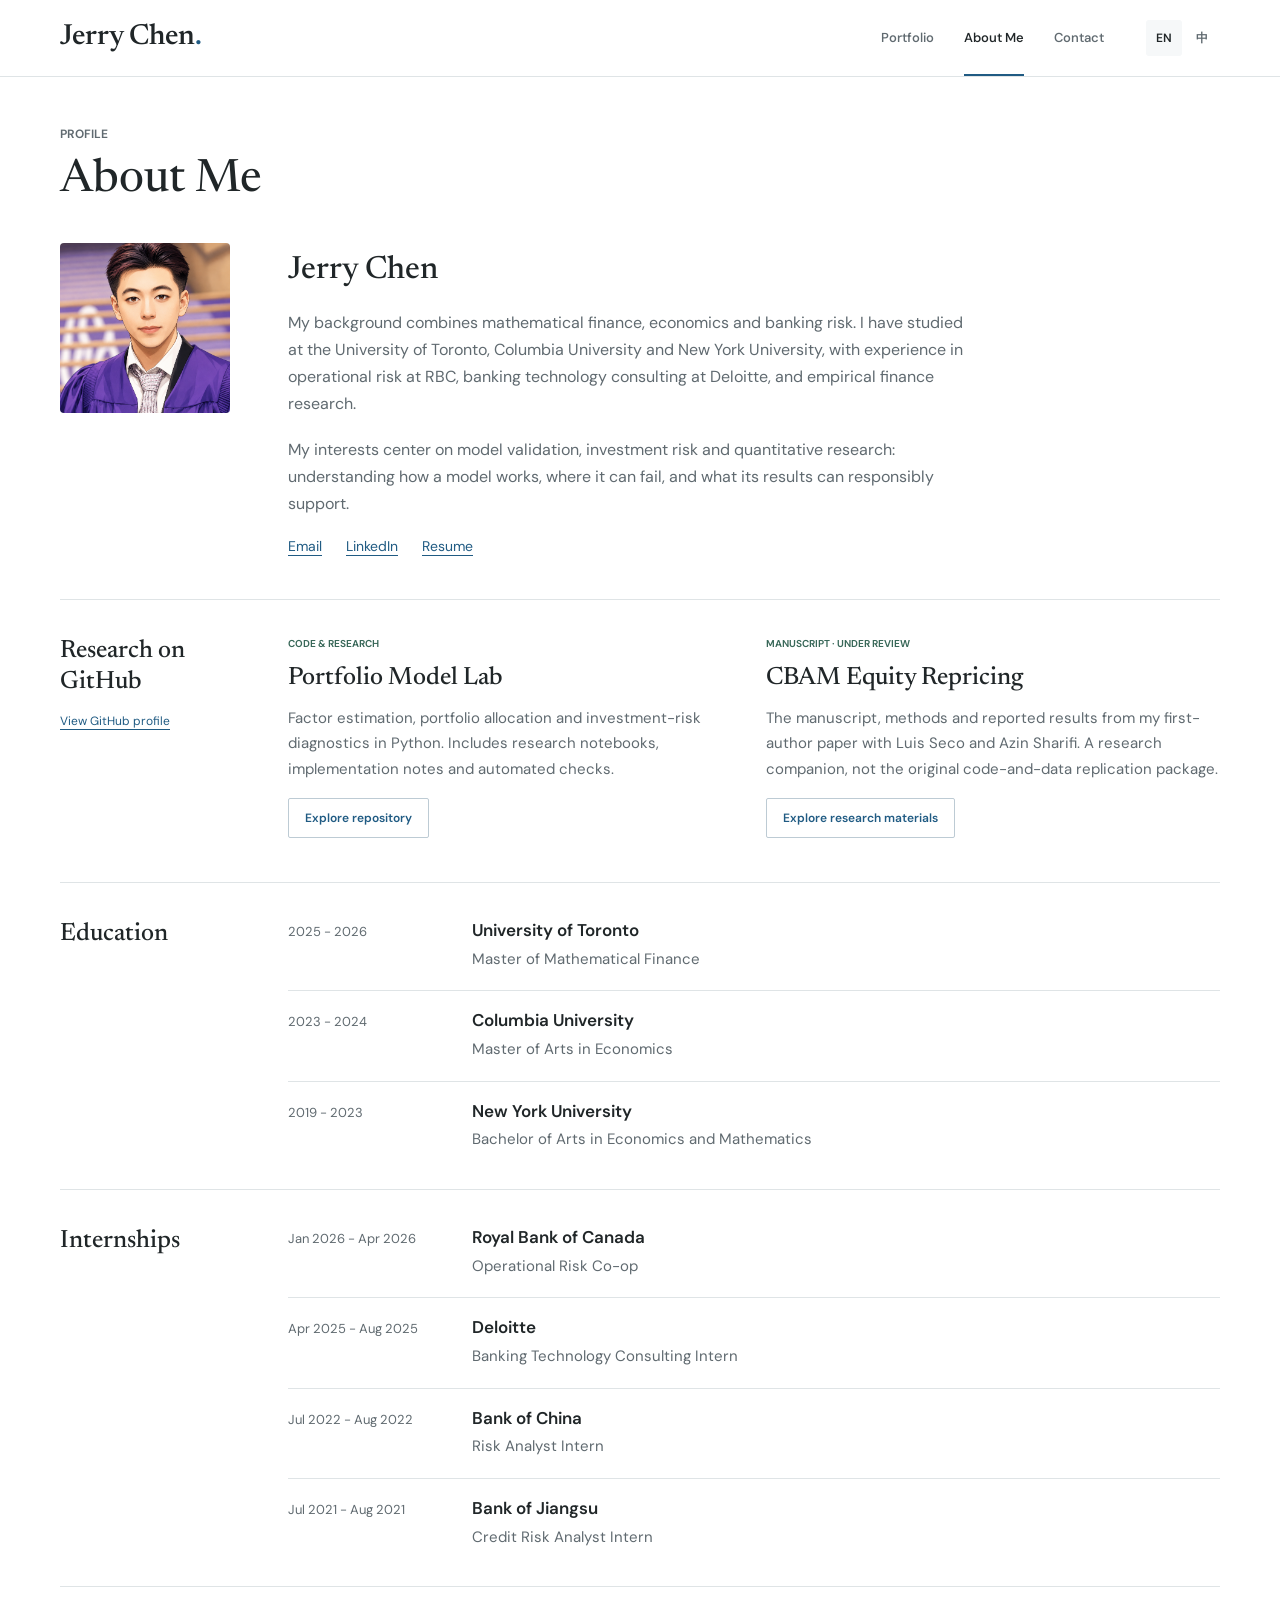
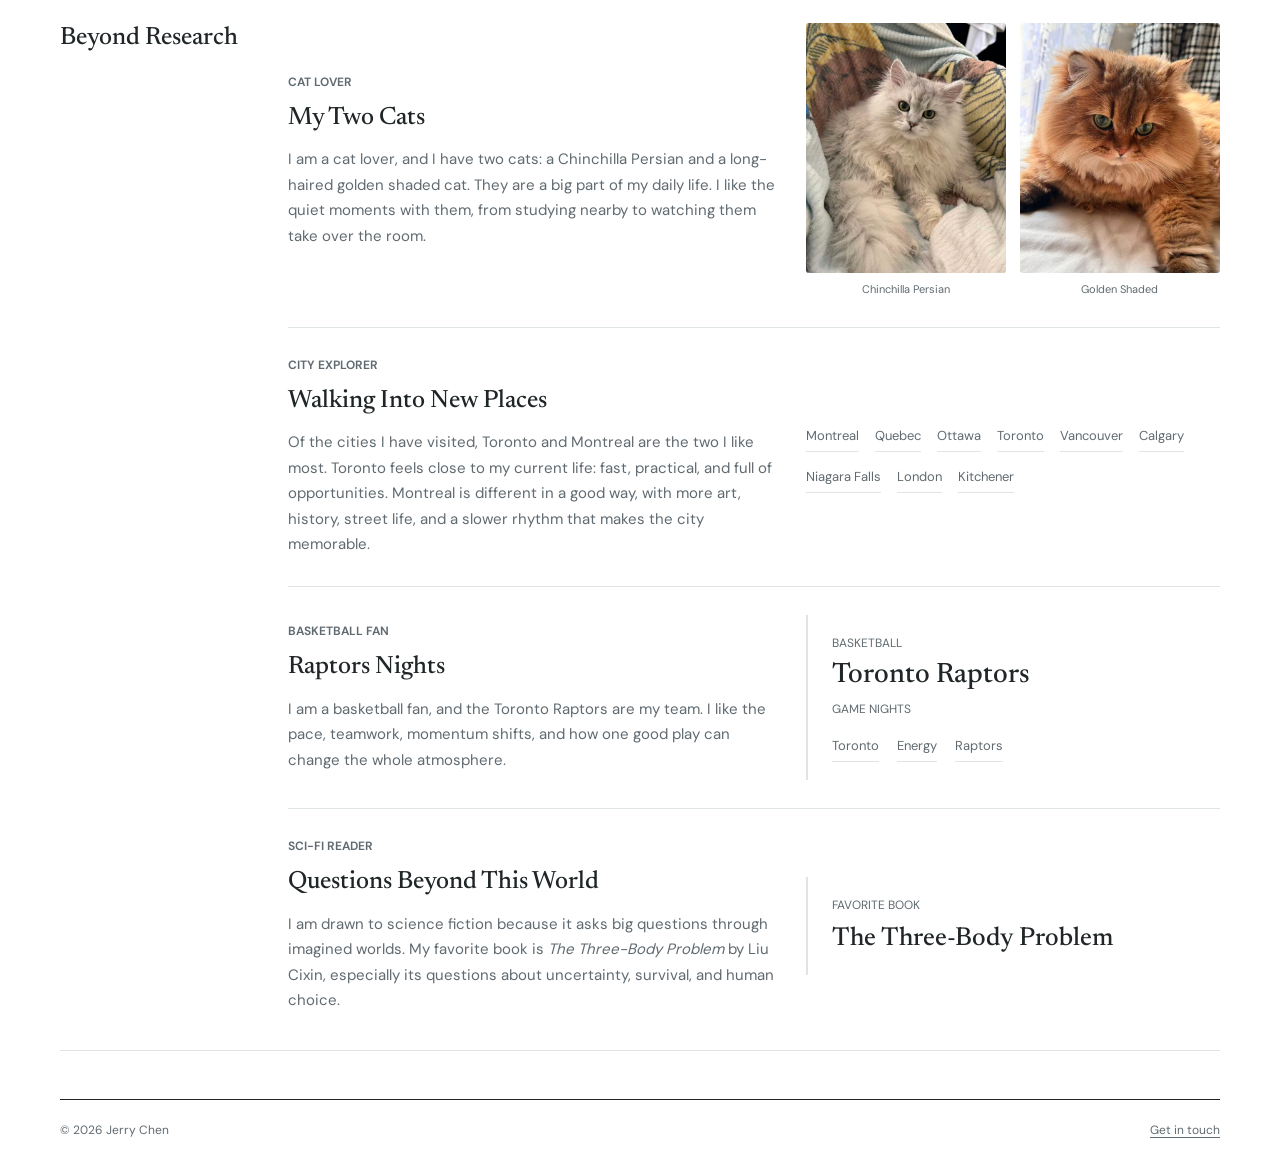
==== commit f22a3edb: "Refine portfolio with editorial research hierarchy and accessible navigation" ====
--- a/about.html
+++ b/about.html
@@ -4,8 +4,9 @@
     <meta charset="utf-8">
     <meta name="viewport" content="width=device-width, initial-scale=1">
     <meta name="description" content="About Pengbiao Jerry Chen.">
-    <title>About Me · Pengbiao (Jerry) Chen</title>
-    <link rel="stylesheet" href="assets/css/styles.css?v=finance-20261023">
+    <title>About Me | Jerry Chen</title>
+    <link rel="preload" href="assets/fonts/newsreader-latin.woff2" as="font" type="font/woff2" crossorigin>
+    <link rel="stylesheet" href="assets/css/styles.css?v=editorial-20261023">
   </head>
   <body>
     <div class="layout">
@@ -225,6 +226,6 @@
         <footer class="footer"><span>© 2026 Jerry Chen</span><a href="contact.html"><span class="en">Get in touch</span><span class="zh">联系我</span></a></footer>
       </main>
     </div>
-    <script src="assets/js/main.js?v=finance-20261023"></script>
+    <script src="assets/js/main.js?v=editorial-20261023"></script>
   </body>
 </html>
--- a/assets/css/styles.css
+++ b/assets/css/styles.css
@@ -1,19 +1,35 @@
+@font-face {
+  font-family: "DM Sans";
+  src: url("../fonts/dm-sans-latin.woff2") format("woff2");
+  font-style: normal;
+  font-weight: 100 1000;
+  font-display: swap;
+}
+@font-face {
+  font-family: "Newsreader";
+  src: url("../fonts/newsreader-latin.woff2") format("woff2");
+  font-style: normal;
+  font-weight: 200 800;
+  font-display: swap;
+}
 :root {
   color-scheme: light;
   --bg: #ffffff;
   --panel: #ffffff;
-  --ink: #20262c;
-  --muted: #59636d;
-  --line: #dce1e5;
-  --soft: #f5f7f8;
-  --accent: #205c86;
-  --accent-2: #3e6660;
+  --ink: #202628;
+  --muted: #606a70;
+  --line: #dfe4e6;
+  --soft: #f6f8f9;
+  --accent: #205b83;
+  --accent-2: #396859;
   --accent-3: #59636d;
+  --serif: "Newsreader", Georgia, "Noto Serif SC", "Songti SC", SimSun, serif;
   font-size: 16px;
 }
 * { box-sizing: border-box; }
 html { scroll-behavior: smooth; scroll-padding-top: 104px; }
-body { margin: 0; background: var(--bg); color: var(--ink); font-family: Inter, "Segoe UI", "PingFang SC", "Microsoft YaHei", sans-serif; line-height: 1.65; letter-spacing: 0; }
+body { margin: 0; background: var(--bg); color: var(--ink); font-family: "DM Sans", "Microsoft YaHei", "PingFang SC", "Segoe UI", sans-serif; line-height: 1.7; letter-spacing: 0; -webkit-font-smoothing: antialiased; }
+[hidden] { display: none !important; }
 [data-lang="en"] .zh, [data-lang="zh"] .en { display: none !important; }
 a { color: inherit; text-decoration: none; }
 a:hover { color: var(--accent); }
@@ -30,50 +46,52 @@
 .skip-link { position: fixed; top: 8px; left: 16px; z-index: 100; padding: 10px 16px; background: var(--ink); color: #fff; transform: translateY(-160%); }
 .skip-link:focus { transform: translateY(0); color: #fff; }
 .site-header { position: sticky; top: 0; z-index: 20; border-bottom: 1px solid var(--line); background: #fff; }
-.header-inner { width: min(1160px, calc(100% - 64px)); min-height: 80px; margin: 0 auto; display: flex; align-items: center; gap: 36px; }
-.site-brand { flex-shrink: 0; margin-right: auto; font-family: Georgia, "Times New Roman", serif; font-size: 26px; font-weight: 700; line-height: 1.2; }
+.header-inner { width: min(1160px, calc(100% - 64px)); min-height: 76px; margin: 0 auto; display: flex; align-items: center; gap: 42px; }
+.site-brand { flex-shrink: 0; margin-right: auto; font-family: var(--serif); font-size: 29px; font-weight: 550; line-height: 1.2; }
 .brand-period { color: var(--accent); }
 .site-nav { display: flex; align-items: stretch; gap: 30px; }
-.site-nav a { display: flex; align-items: center; min-height: 80px; border-bottom: 2px solid transparent; padding-top: 2px; color: var(--muted); font-size: 14px; font-weight: 600; white-space: nowrap; }
+.site-nav a { display: flex; align-items: center; min-height: 76px; border-bottom: 2px solid transparent; padding-top: 2px; color: var(--muted); font-size: 13px; font-weight: 550; white-space: nowrap; }
 .site-nav a:hover, .site-nav a[aria-current="page"] { color: var(--ink); border-bottom-color: var(--accent); }
 .segmented { display: flex; flex-shrink: 0; gap: 2px; }
 .segmented button { min-width: 36px; min-height: 36px; border: 0; border-radius: 3px; background: #fff; padding: 6px 8px; color: var(--muted); font-size: 12px; font-weight: 600; }
 .segmented button.is-active { background: var(--soft); color: var(--ink); }
 .segmented button:hover { color: var(--accent); }
-.main { width: min(1160px, calc(100% - 64px)); margin: 0 auto; padding: 40px 0; }
+.main { width: min(1160px, calc(100% - 64px)); margin: 0 auto; padding: 48px 0 28px; }
 .main:focus { outline: none; }
-.main-article { max-width: 920px; }
-.main-about { max-width: 1000px; }
+.main-article { max-width: 1160px; }
+.main-about { max-width: 1160px; }
 .main-contact { max-width: 920px; min-height: calc(100vh - 81px); }
-.page-title { margin-bottom: 24px; max-width: 870px; }
+.page-title { margin-bottom: 28px; max-width: 940px; }
 .eyebrow, .section-kicker, .project-cover-meta { margin: 0 0 12px; color: var(--muted); font-size: 12px; font-weight: 650; line-height: 1.5; text-transform: uppercase; }
-.page-title h1, .article-header h1 { margin: 0; font-family: Georgia, "Times New Roman", serif; font-size: 38px; line-height: 1.18; font-weight: 700; }
-.home-intro, .page-title > p:not(.eyebrow) { margin: 16px 0 0; max-width: 810px; font-size: 17px; color: var(--muted); }
+.page-title h1, .article-header h1 { margin: 0; font-family: var(--serif); font-size: 46px; line-height: 1.12; font-weight: 450; }
+.home-intro, .page-title > p:not(.eyebrow) { margin: 18px 0 0; max-width: 820px; font-size: 17px; color: var(--muted); }
 .section { padding: 28px 0; }
-.section h2, .article-section h2 { margin: 0 0 18px; font-family: Georgia, "Times New Roman", serif; font-size: 28px; line-height: 1.25; }
+.section h2, .article-section h2 { margin: 0 0 18px; font-family: var(--serif); font-size: 30px; font-weight: 500; line-height: 1.25; }
 .project-section { padding-top: 8px; }
-.project-cover-list { display: grid; grid-template-columns: repeat(2, minmax(0, 1fr)); gap: 28px; }
-.project-cover-card { display: flex; flex-direction: column; min-width: 0; border: 1px solid var(--line); border-radius: 4px; overflow: hidden; background: #fff; }
+.project-cover-list { display: grid; grid-template-columns: repeat(2, minmax(0, 1fr)); gap: 36px 32px; }
+.project-cover-card { display: flex; flex-direction: column; min-width: 0; border: 1px solid var(--line); border-radius: 3px; overflow: hidden; background: #fff; transition: border-color .2s; }
+.project-cover-card:hover { border-color: #94a9b7; }
 .project-cover-media { position: relative; display: block; flex-shrink: 0; aspect-ratio: 16 / 9; max-height: 280px; border-bottom: 1px solid var(--line); background: #fff; }
-.project-cover-media img { position: absolute; inset: 0; width: 100%; height: 100%; object-fit: contain; padding: 16px; }
-.project-cover-body { display: flex; flex: 1; flex-direction: column; gap: 12px; padding: 24px; min-width: 0; }
-.project-cover-body h3 { margin: 0; font-family: Georgia, "Times New Roman", serif; font-size: 23px; line-height: 1.25; }
+.project-cover-media img { position: absolute; inset: 0; width: 100%; height: 100%; object-fit: contain; padding: 24px; }
+.project-cover-body { display: flex; flex: 1; flex-direction: column; gap: 12px; padding: 24px 26px; min-width: 0; }
+.project-cover-body h3 { margin: 0; font-family: var(--serif); font-size: 27px; font-weight: 500; line-height: 1.18; }
 .project-cover-body p { margin: 0; color: var(--muted); font-size: 15px; }
-.project-cover-body .project-cover-meta { font-size: 12px; }
+.project-cover-body .project-cover-meta { font-size: 10px; font-weight: 650; color: var(--accent-2); }
 .project-cover-body > .read-more, .project-cover-body > .contact-links { margin-top: auto; }
-.chips { display: flex; flex-wrap: wrap; gap: 6px; }
-.chip { padding: 3px 7px; border-radius: 2px; background: var(--soft); color: var(--muted); font-size: 11px; font-weight: 600; line-height: 1.6; }
+.chips { display: flex; flex-wrap: wrap; gap: 6px 0; padding: 4px 0; }
+.chip { padding: 0 10px; border-left: 1px solid var(--line); background: transparent; color: var(--muted); font-size: 11px; font-weight: 500; line-height: 1.6; }
+.chip:first-child { border-left: 0; padding-left: 0; }
 .chip.accent { color: var(--accent); }
 .chip.gold { color: var(--accent-2); }
 .chip.plum { color: var(--muted); }
-.read-more, .small-link { display: inline-flex; width: fit-content; min-height: 38px; align-items: center; justify-content: center; padding: 8px 13px; border: 1px solid #a7bccb; border-radius: 3px; background: #fff; color: var(--accent); font-size: 13px; font-weight: 600; line-height: 1.4; text-align: center; }
-.read-more:hover, .small-link:hover { border-color: var(--accent); background: #f1f6fa; }
+.read-more, .small-link { display: inline-flex; width: fit-content; min-height: 40px; align-items: center; justify-content: center; padding: 9px 16px; border: 1px solid #bdcbd4; border-radius: 2px; background: #fff; color: var(--accent); font-size: 12px; font-weight: 600; line-height: 1.4; text-align: center; transition: background .15s, border-color .15s; }
+.read-more:hover, .small-link:hover { border-color: var(--accent); background: #f0f5f8; }
 .button-primary { background: var(--accent); border-color: var(--accent); color: #fff; }
 .button-primary:hover { background: #174b6f; color: #fff; }
 .contact-links { display: flex; flex-wrap: wrap; align-items: center; gap: 10px; }
-.profile-intro { display: grid; grid-template-columns: 170px minmax(0, 1fr); gap: 36px; align-items: start; padding: 8px 0 32px; border-bottom: 1px solid var(--line); }
+.profile-intro { display: grid; grid-template-columns: 180px minmax(0, 1fr); gap: 48px; align-items: start; padding: 8px 0 40px; border-bottom: 1px solid var(--line); }
 .profile-portrait { width: 170px; aspect-ratio: 1; object-fit: cover; object-position: center 62%; border-radius: 4px; }
-.profile-copy h2 { font-size: 28px; margin: 0 0 12px; font-family: Georgia, "Times New Roman", serif; }
+.profile-copy h2 { font-size: 32px; margin: 0 0 12px; font-weight: 500; font-family: var(--serif); }
 .profile-copy p { margin: 0 0 18px; color: var(--muted); max-width: 680px; }
 .profile-links { display: flex; flex-wrap: wrap; gap: 12px 24px; }
 .profile-links a { font-size: 14px; color: var(--accent); text-decoration: underline; text-underline-offset: 4px; }
@@ -83,7 +101,7 @@
 .section-heading > a { color: var(--accent); text-decoration: underline; text-underline-offset: 4px; font-size: 14px; }
 .research-links { display: grid; grid-template-columns: repeat(2, minmax(0, 1fr)); gap: 24px; }
 .research-link { min-width: 0; border-top: 2px solid var(--line); padding: 20px 0 8px; }
-.research-link h3 { margin: 0 0 10px; font-size: 21px; font-family: Georgia, "Times New Roman", serif; line-height: 1.3; }
+.research-link h3 { margin: 0 0 10px; font-size: 25px; font-family: var(--serif); font-weight: 500; line-height: 1.3; }
 .research-link p:not(.eyebrow) { color: var(--muted); margin: 0 0 16px; font-size: 15px; }
 .directory-list { border-top: 1px solid var(--line); }
 .directory-item { display: grid; grid-template-columns: 180px minmax(0, 1fr); gap: 24px; border-bottom: 1px solid var(--line); padding: 18px 0; }
@@ -92,7 +110,7 @@
 .directory-item p:not(.directory-date) { margin: 0; color: var(--muted); font-size: 15px; }
 .life-grid { display: grid; gap: 0; border-top: 1px solid var(--line); }
 .life-card { display: grid; grid-template-columns: minmax(0, 1fr) minmax(0, .85fr); gap: 36px; align-items: center; padding: 28px 0; border-bottom: 1px solid var(--line); }
-.life-copy h3 { margin: 0 0 12px; font-family: Georgia, "Times New Roman", serif; font-size: 22px; line-height: 1.3; }
+.life-copy h3 { margin: 0 0 12px; font-family: var(--serif); font-size: 25px; font-weight: 500; line-height: 1.3; }
 .life-copy p:not(.section-kicker) { margin: 0; color: var(--muted); font-size: 15px; }
 .life-visual { min-width: 0; }
 .cat-visual { display: grid; grid-template-columns: repeat(2, minmax(0, 1fr)); gap: 14px; }
@@ -106,26 +124,26 @@
 .basketball-visual, .scifi-visual { border-left: 2px solid var(--line); padding: 18px 24px; }
 .scoreboard { display: grid; gap: 6px; }
 .scoreboard span, .scoreboard small, .book-card > span { color: var(--muted); font-size: 12px; text-transform: uppercase; }
-.scoreboard strong { font-family: Georgia, "Times New Roman", serif; font-size: 28px; line-height: 1.2; }
+.scoreboard strong { font-family: var(--serif); font-size: 28px; font-weight: 500; line-height: 1.2; }
 .game-tags { display: flex; flex-wrap: wrap; gap: 18px; margin-top: 12px; }
 .book-card { display: grid; gap: 8px; }
-.book-card strong { font-family: Georgia, "Times New Roman", serif; font-size: 24px; line-height: 1.3; }
+.book-card strong { font-family: var(--serif); font-size: 26px; font-weight: 500; line-height: 1.3; }
 .contact-grid { display: grid; gap: 0; border-top: 1px solid var(--line); }
 .contact-card { display: grid; grid-template-columns: 140px minmax(0, 1fr); gap: 24px; border-bottom: 1px solid var(--line); padding: 24px 0; }
 .contact-card > span { color: var(--muted); font-size: 13px; }
 .contact-card strong { min-width: 0; overflow-wrap: anywhere; font-size: 18px; font-weight: 500; }
 .contact-card:hover strong { color: var(--accent); text-decoration: underline; text-underline-offset: 4px; }
-.article-header { display: grid; gap: 16px; margin-bottom: 26px; }
+.article-header { display: grid; gap: 18px; margin-bottom: 26px; }
 .article-header > p { margin: 0; }
 .article-header > p:not(.eyebrow) { max-width: 790px; color: var(--muted); font-size: 17px; }
-.article-hero { margin-top: 6px; border: 1px solid var(--line); border-radius: 3px; background: #fff; }
-.article-hero img { width: 100%; height: auto; max-height: 480px; object-fit: contain; padding: 16px; }
+.article-hero { margin-top: 10px; border-block: 1px solid var(--line); background: #fff; }
+.article-hero img { width: 100%; height: auto; max-height: 460px; object-fit: contain; padding: 24px 16px; }
 .article-body { font-size: 16px; }
 .article-toc { display: flex; flex-wrap: wrap; gap: 8px 24px; border-top: 1px solid var(--line); border-bottom: 1px solid var(--line); margin-bottom: 8px; padding: 16px 0; font-size: 13px; font-weight: 600; }
 .article-toc a { color: var(--accent); }
 .article-toc a:hover { text-decoration: underline; text-underline-offset: 4px; }
 .article-section { padding: 28px 0; border-bottom: 1px solid var(--line); }
-.article-section h3 { margin: 24px 0 10px; font-family: Georgia, "Times New Roman", serif; font-size: 20px; line-height: 1.3; }
+.article-section h3 { margin: 24px 0 10px; font-family: var(--serif); font-size: 24px; font-weight: 500; line-height: 1.3; }
 .article-section p, .article-section ul, .article-section ol { margin: 0 0 16px; }
 .article-section p, .article-section li { color: var(--muted); }
 .article-section > p:not(.formula):not(.code-line), .article-section > ul, .article-section > ol { max-width: 78ch; }
@@ -149,27 +167,121 @@
 .article-body figure { margin-bottom: 20px; }
 .article-body figure img { width: 100%; height: auto; object-fit: contain; background: #fff; }
 figcaption { color: var(--muted); font-size: 13px; line-height: 1.6; padding-top: 12px; }
-.footer { display: flex; justify-content: space-between; flex-wrap: wrap; gap: 16px; margin-top: 40px; border-top: 1px solid var(--line); padding-top: 20px; color: var(--muted); font-size: 12px; }
+.footer { display: flex; justify-content: space-between; flex-wrap: wrap; gap: 16px; margin-top: 48px; border-top: 1px solid var(--ink); padding-top: 20px; color: var(--muted); font-size: 12px; }
 .footer a { text-decoration: underline; text-underline-offset: 3px; }
+
+.portfolio-intro { max-width: none; margin-bottom: 26px; }
+.portfolio-intro .eyebrow { color: var(--accent-2); }
+.portfolio-intro h1 { font-size: 50px; }
+.intro-foot { display: flex; justify-content: space-between; flex-wrap: wrap; align-items: center; gap: 16px; margin-top: 22px; padding-bottom: 28px; border-bottom: 1px solid var(--ink); }
+.focus-areas { display: flex; flex-wrap: wrap; gap: 8px 24px; color: var(--muted); font-size: 12px; }
+.intro-foot > a { color: var(--accent); font-size: 12px; font-weight: 600; text-decoration: underline; text-underline-offset: 5px; }
+.research-heading { display: flex; justify-content: space-between; align-items: baseline; gap: 16px; margin-bottom: 12px; }
+.research-heading h2 { font-size: 28px; margin: 0; }
+.research-count { color: var(--muted); font-size: 12px; font-variant-numeric: tabular-nums; }
+.research-filters { display: flex; flex-wrap: wrap; gap: 0 24px; margin: 0 0 24px; border-bottom: 1px solid var(--line); }
+.research-filters button { display: inline-flex; align-items: center; gap: 7px; padding: 10px 0 12px; min-height: 44px; border: 0; border-bottom: 2px solid transparent; background: #fff; color: var(--muted); font-size: 12px; }
+.research-filters button[aria-pressed="true"] { color: var(--accent); border-bottom-color: var(--accent); font-weight: 600; }
+.research-filters button:hover { color: var(--ink); }
+.research-filters small { color: var(--muted); font-size: 10px; font-variant-numeric: tabular-nums; }
+.project-featured { grid-column: 1 / -1; display: grid; grid-template-columns: minmax(0, .92fr) minmax(0, 1.08fr); align-items: center; gap: 32px; padding: 8px 0 30px; border: 0; border-bottom: 1px solid var(--line); border-radius: 0; }
+.project-featured .project-cover-body { padding: 0; gap: 14px; }
+.project-featured .project-cover-meta { color: var(--accent-2); font-size: 11px; }
+.project-featured .project-cover-body h3 { font-size: 34px; font-weight: 450; }
+.project-featured .project-cover-body > p:not(.project-cover-meta) { font-size: 16px; max-width: 490px; }
+.project-featured .project-cover-media { aspect-ratio: 16 / 9; max-height: 320px; border: 0; }
+.project-featured .project-cover-media img { padding: 0; }
+.featured-exhibit { min-width: 0; }
+.featured-exhibit figcaption { padding: 8px 0 0; font-size: 11px; text-align: center; }
+.project-featured .read-more:first-child { background: var(--accent); border-color: var(--accent); color: #fff; }
+.project-featured .read-more:first-child:hover { background: #174b6f; }
+.project-facts { display: flex; flex-wrap: wrap; gap: 8px 24px; padding: 12px 0 0; margin: 0; border-top: 1px solid var(--line); }
+.project-facts div { display: grid; gap: 1px; }
+.project-facts dt { font-size: 10px; color: var(--muted); }
+.project-facts dd { font-size: 13px; font-weight: 600; color: var(--ink); margin: 0; }
+.portfolio-close { display: flex; flex-wrap: wrap; justify-content: space-between; align-items: center; gap: 24px; margin-top: 48px; padding: 26px 0; border-block: 1px solid var(--line); }
+.portfolio-close h2 { font: 500 28px/1.2 var(--serif); margin: 0 0 8px; }
+.portfolio-close p { margin: 0; color: var(--muted); font-size: 14px; }
+.main-about > .section { display: grid; grid-template-columns: 180px minmax(0, 1fr); gap: 48px; padding: 36px 0; border-bottom: 1px solid var(--line); }
+.main-about > .section > h2 { font-size: 25px; }
+.main-about .section-heading { display: block; }
+.main-about .section-heading h2 { font-size: 25px; }
+.main-about .section-heading > a { display: inline-block; font-size: 12px; margin-top: 12px; }
+.main-about .research-link { padding-top: 0; border: 0; }
+.main-about .research-link .eyebrow { font-size: 10px; color: var(--accent-2); }
+.main-about .directory-list, .main-about .life-grid { border-top: 0; }
+.main-about .directory-item:first-child { padding-top: 0; }
+.main-about .directory-item:last-child, .main-about .life-card:last-child { border-bottom: 0; padding-bottom: 0; }
+.main-about .directory-item { grid-template-columns: 160px minmax(0, 1fr); }
+.main-about .life-card:first-child { padding-top: 0; }
+.main-about .life-card { gap: 30px; }
+.article-breadcrumb { display: flex; flex-wrap: wrap; align-items: center; justify-content: space-between; gap: 16px; margin-bottom: 34px; font-size: 12px; color: var(--muted); }
+.article-breadcrumb a { color: var(--accent); text-decoration: underline; text-underline-offset: 4px; }
+.article-layout { display: grid; grid-template-columns: 168px minmax(0, 1fr); gap: 0 48px; align-items: start; }
+.article-layout > .article-header { grid-column: 2; min-width: 0; }
+.article-layout > .article-toc { grid-column: 1; grid-row: 2; position: sticky; top: 108px; display: flex; flex-direction: column; gap: 0; align-self: start; padding: 0; margin: 0; border: 0; font-size: 12px; }
+.article-toc .toc-label { margin: 0 0 12px; color: var(--muted); font-size: 10px; font-weight: 600; text-transform: uppercase; }
+.article-layout > .article-toc a { padding: 8px 12px; border-left: 1px solid var(--line); color: var(--muted); font-weight: 400; line-height: 1.4; }
+.article-layout > .article-toc a[aria-current="location"] { border-left: 2px solid var(--accent); padding-left: 11px; color: var(--accent); font-weight: 600; background: var(--soft); }
+.article-layout > .article-body { grid-column: 2; grid-row: 2; min-width: 0; }
+.article-layout .article-section:first-child { padding-top: 0; }
+.article-layout .article-section > p:not(.formula):not(.code-line), .article-layout .article-section > ul, .article-layout .article-section > ol { max-width: 76ch; }
+.article-end { margin-top: 32px; padding-top: 24px; border-top: 1px solid var(--ink); display: flex; flex-wrap: wrap; justify-content: space-between; gap: 12px; }
+.reading-progress { position: absolute; inset: auto 0 -1px; height: 2px; pointer-events: none; }
+.reading-progress span { display: block; height: 100%; width: 100%; transform: scaleX(0); transform-origin: left; background: var(--accent); }
+
 @media (max-width: 900px) {
   .header-inner { gap: 24px; }
   .site-nav { gap: 24px; }
   .project-cover-list { gap: 22px; }
   .project-cover-body { padding: 20px; }
-  .project-cover-body h3 { font-size: 21px; }
+  .project-cover-body h3 { font-size: 24px; }
+  .portfolio-intro h1 { font-size: 42px; }
+  .project-featured { gap: 24px; }
+  .project-featured .project-cover-body h3 { font-size: 30px; }
+  .project-featured .project-cover-body > p:not(.project-cover-meta) { font-size: 14px; }
+  .project-facts { gap: 8px 16px; }
+  .article-layout { grid-template-columns: 132px minmax(0, 1fr); gap: 0 28px; }
+  .article-header h1 { font-size: 38px; }
+  .main-about > .section { grid-template-columns: 145px minmax(0, 1fr); gap: 28px; }
+  .main-about .research-links { grid-template-columns: 1fr; }
+  .main-about .life-card { grid-template-columns: 1fr; }
 }
 @media (max-width: 720px) {
   html { scroll-padding-top: 136px; }
   .header-inner { width: calc(100% - 40px); display: grid; grid-template-columns: 1fr auto; gap: 0 16px; padding-top: 14px; }
-  .site-brand { font-size: 24px; }
+  .site-brand { font-size: 27px; }
   .language-control { grid-column: 2; grid-row: 1; }
   .site-nav { grid-column: 1 / -1; grid-row: 2; justify-content: space-between; gap: 16px; }
   .site-nav a { min-height: 52px; font-size: 13px; }
   .main { width: calc(100% - 40px); padding-top: 28px; }
-  .page-title h1, .article-header h1 { font-size: 30px; }
+  .page-title h1, .article-header h1 { font-size: 34px; }
   .home-intro, .page-title > p:not(.eyebrow), .article-header > p:not(.eyebrow) { font-size: 16px; }
   .section h2, .article-section h2 { font-size: 25px; }
   .project-cover-list, .research-links, .figure-grid { grid-template-columns: 1fr; }
+  .portfolio-intro h1 { font-size: 38px; }
+  .intro-foot { padding-bottom: 22px; margin-top: 18px; }
+  .focus-areas { gap: 5px 16px; font-size: 11px; }
+  .research-heading h2 { font-size: 26px; }
+  .research-filters { gap: 0 18px; }
+  .research-filters button { font-size: 11px; }
+  .project-featured { grid-template-columns: 1fr; gap: 22px; padding-bottom: 24px; }
+  .project-featured .featured-exhibit { grid-row: 1; }
+  .project-featured .project-cover-body h3 { font-size: 30px; }
+  .project-featured .project-cover-body > p:not(.project-cover-meta) { font-size: 15px; }
+  .project-featured .project-cover-media { max-height: 330px; }
+  .project-facts { gap: 10px 24px; }
+  .main-about > .section { grid-template-columns: 1fr; gap: 18px; padding: 28px 0; }
+  .main-about > .section > h2 { margin-bottom: 0; }
+  .main-about .section-heading { margin-bottom: 0; }
+  .main-about .directory-item { grid-template-columns: 130px minmax(0, 1fr); }
+  .article-breadcrumb { margin-bottom: 26px; }
+  .article-layout { display: block; }
+  .article-layout > .article-toc { position: static; flex-direction: row; flex-wrap: wrap; gap: 4px 18px; padding: 14px 0; margin: 0 0 28px; border-block: 1px solid var(--line); }
+  .article-toc .toc-label { flex-basis: 100%; margin-bottom: 4px; }
+  .article-layout > .article-toc a, .article-layout > .article-toc a[aria-current="location"] { padding: 4px 0; border: 0; background: transparent; }
+  .article-layout > .article-toc a[aria-current="location"] { text-decoration: underline; text-underline-offset: 4px; }
+  .portfolio-close { margin-top: 28px; }
   .project-cover-media { max-height: 300px; }
   .profile-intro { grid-template-columns: 112px minmax(0, 1fr); gap: 22px; }
   .profile-portrait { width: 112px; }
@@ -188,7 +300,8 @@
   .directory-item { grid-template-columns: 1fr; gap: 6px; }
   .project-cover-body { padding: 20px; }
   .project-cover-media img { padding: 10px; }
-  .project-cover-body h3 { font-size: 22px; }
+  .project-cover-body h3 { font-size: 26px; }
+  .main-about .directory-item { grid-template-columns: 1fr; }
   .metric-line { grid-template-columns: 80px minmax(0, 1fr); gap: 16px; }
 }
-@media (prefers-reduced-motion: reduce) { html { scroll-behavior: auto; } }
+@media (prefers-reduced-motion: reduce) { html { scroll-behavior: auto; } *, *::before, *::after { transition: none !important; } }
